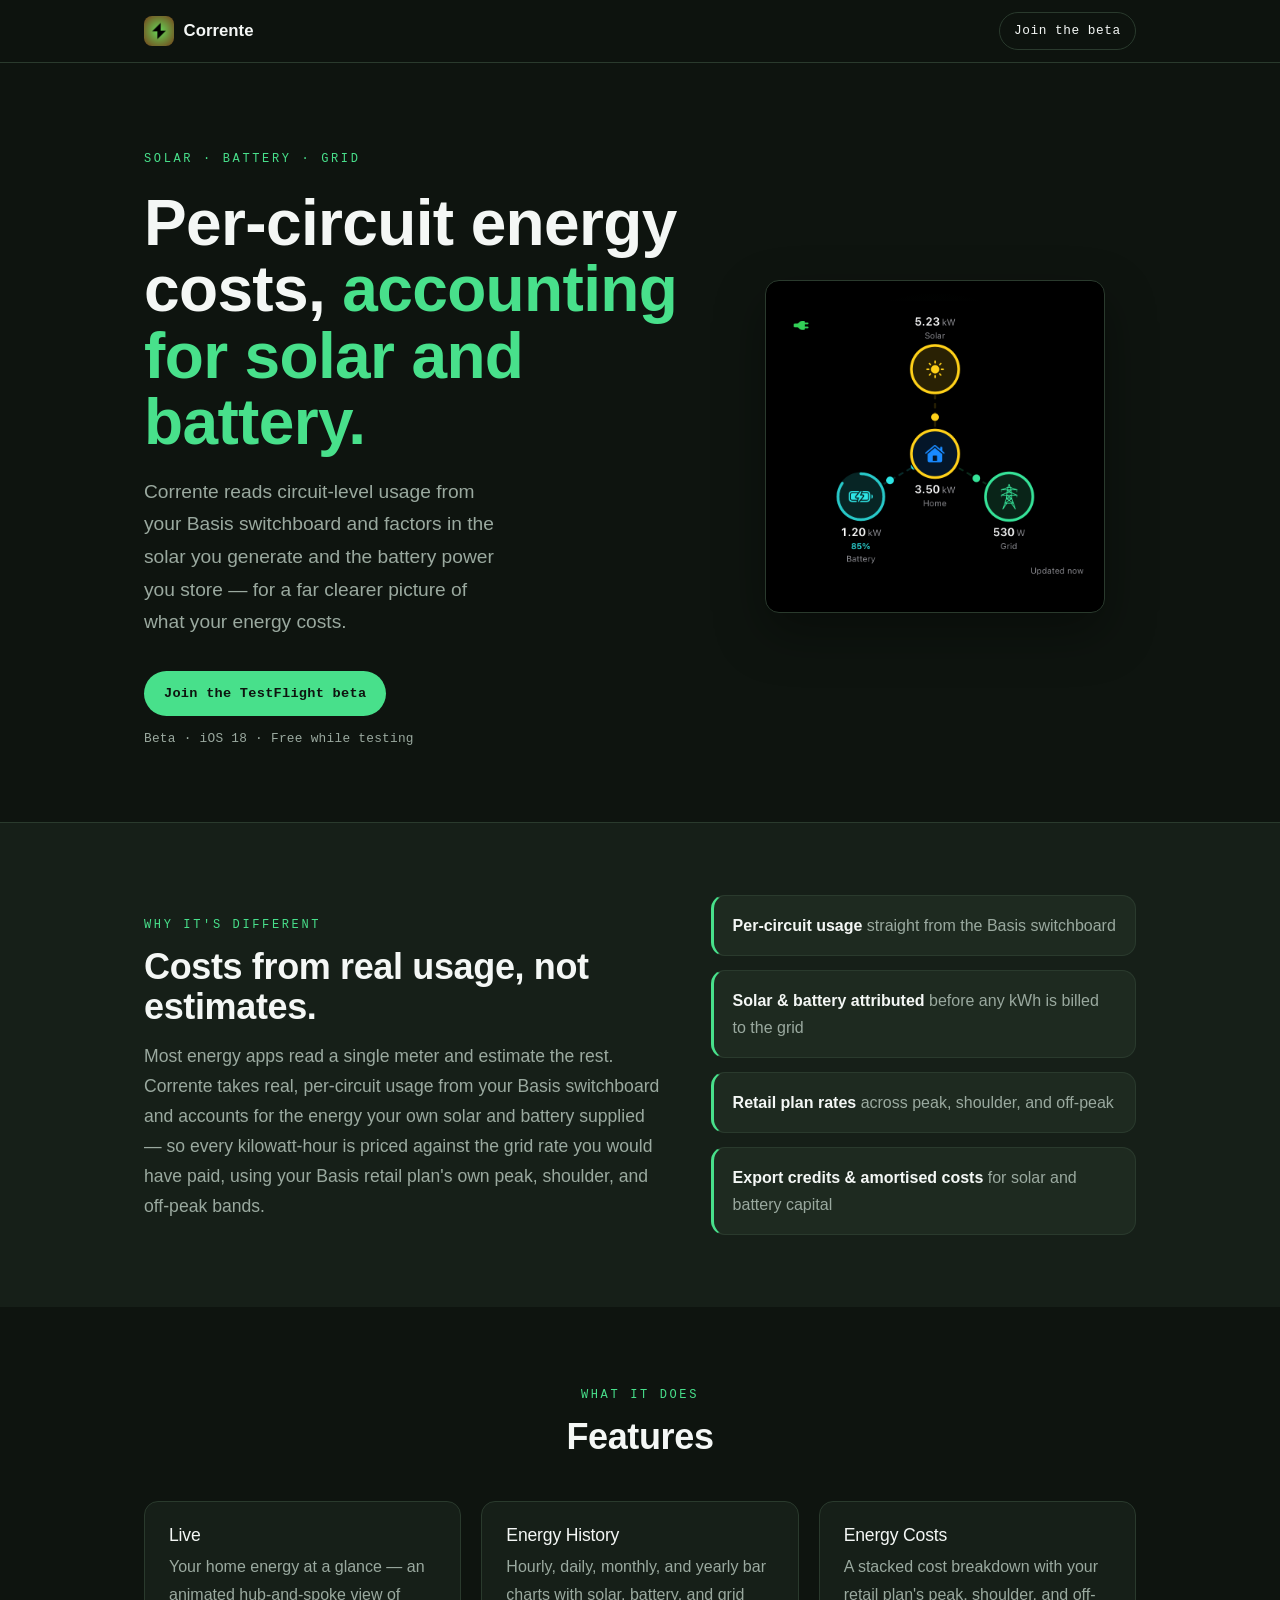
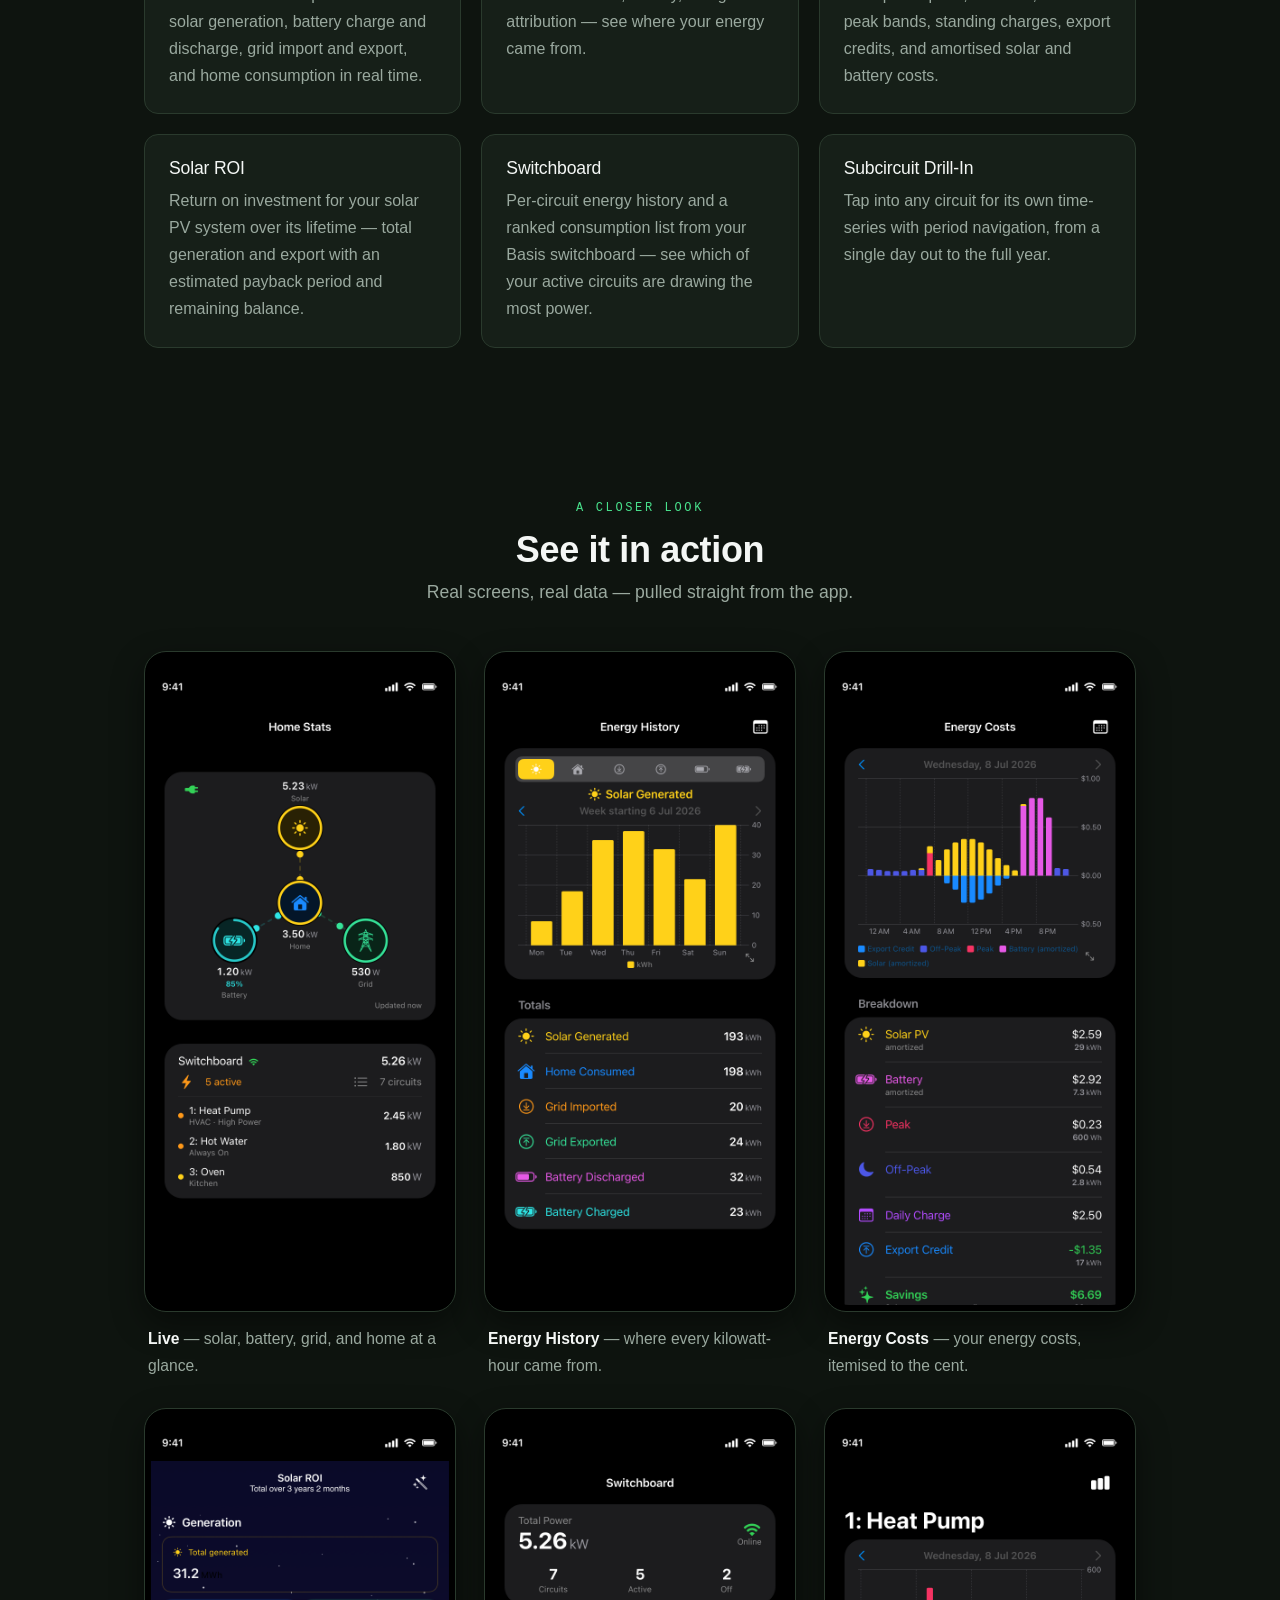
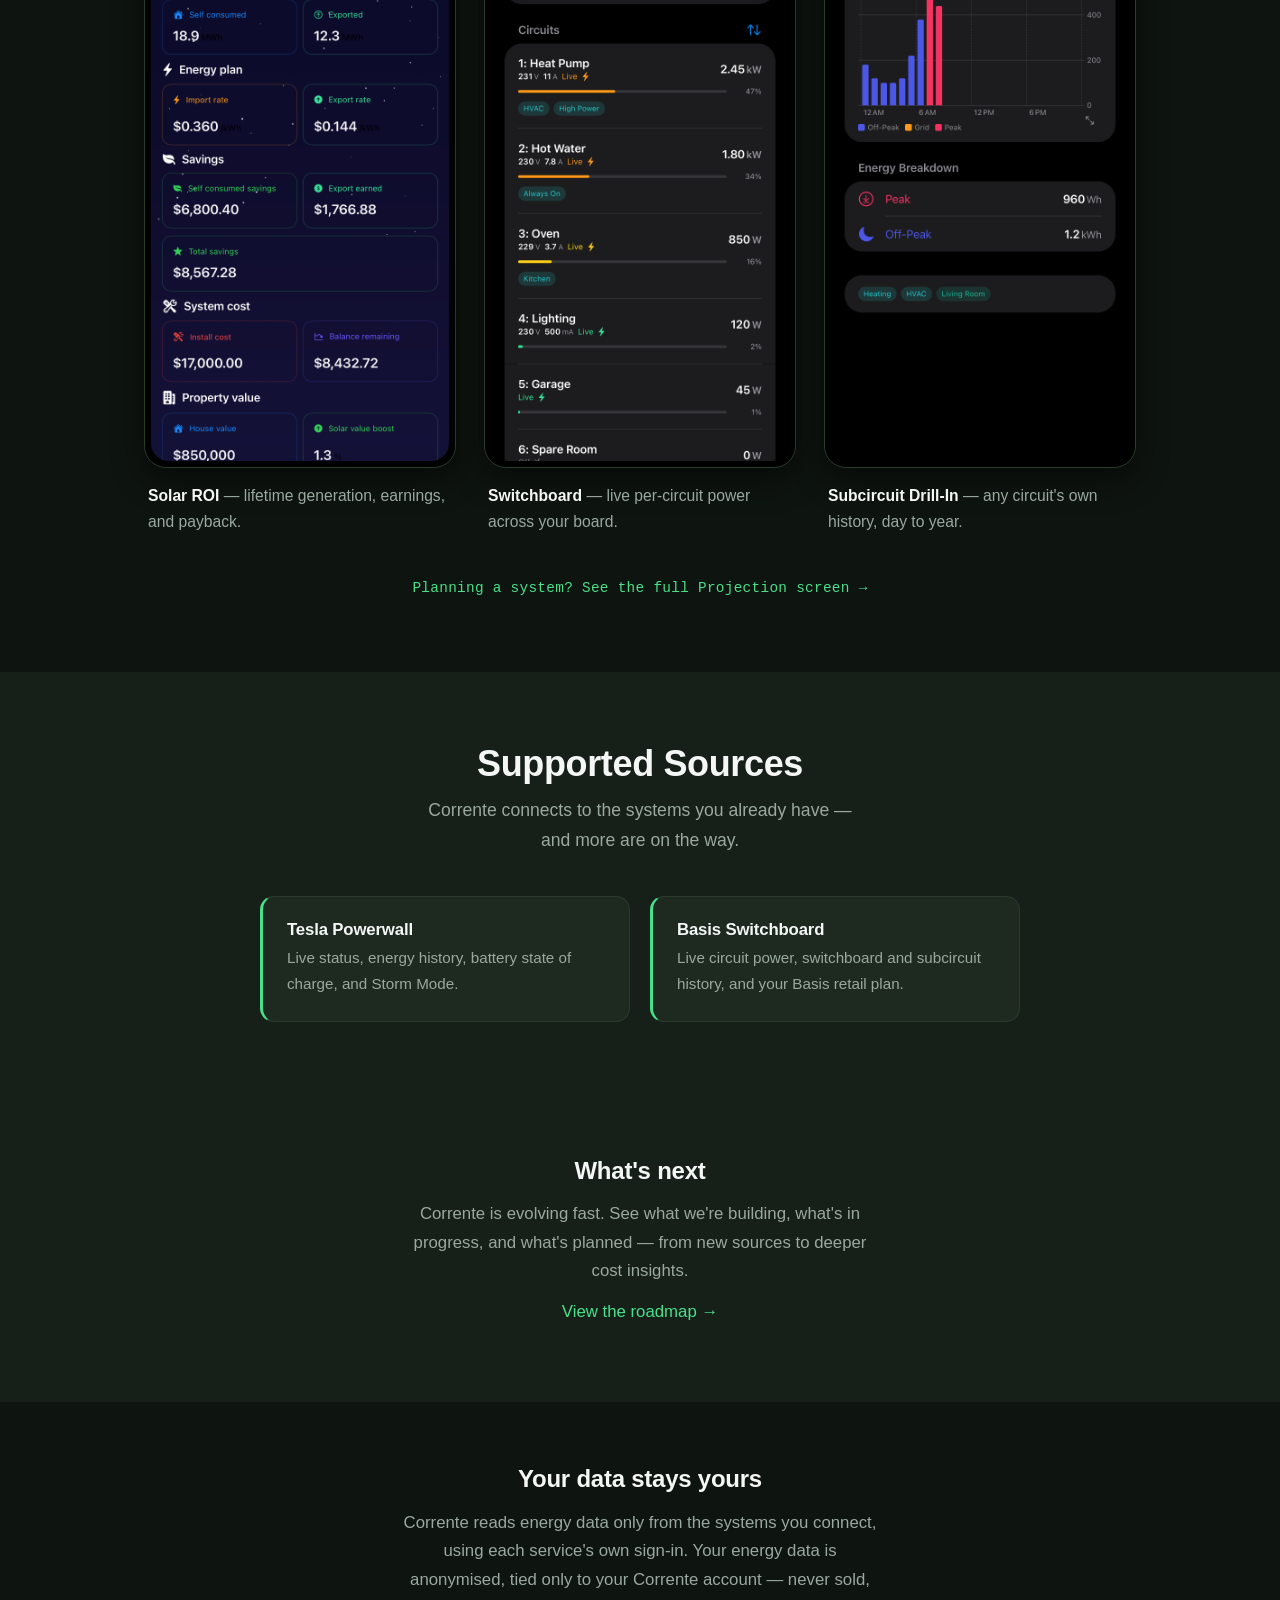
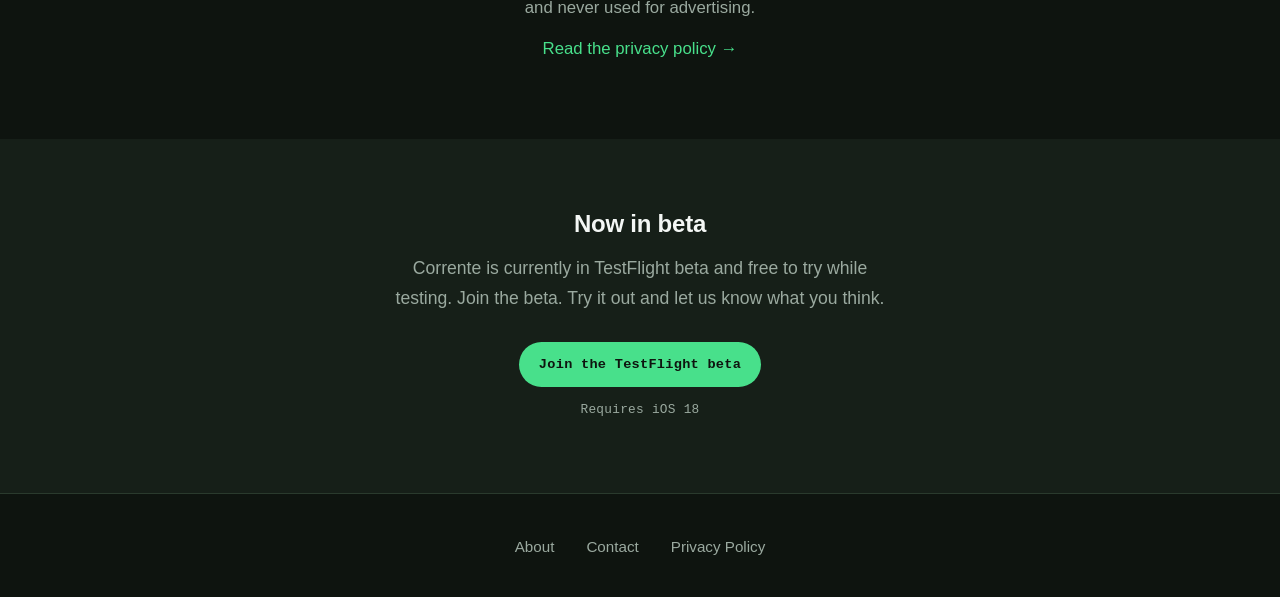
==== index.html @ aecdcc34 "Add Projection page for solar ROI New prediction.html showcasing the Solar ROI / Projection screen a" ====
<!DOCTYPE html>
<html lang="en">
<head>
    <meta charset="utf-8">
    <meta name="viewport" content="width=device-width, initial-scale=1.0">
    <title>Corrente — Your whole home's energy, in one view</title>
    <meta name="description" content="Corrente brings your solar, battery, and grid into a single live view — with Energy History, accurate Energy Costs, and Solar ROI. Works with Tesla Powerwall and the Basis switchboard.">
    <link rel="icon" type="image/png" href="images/icon.png">

    <!-- Open Graph / Twitter -->
    <meta property="og:type" content="website">
    <meta property="og:title" content="Corrente — Your whole home's energy, in one view">
    <meta property="og:description" content="Solar, battery, and grid in a single live view — with accurate, circuit-level cost.">
    <meta property="og:url" content="https://antokne.github.io/corrente-web/">
    <meta property="og:image" content="images/icon.png">
    <meta name="twitter:card" content="summary_large_image">
    <meta name="twitter:title" content="Corrente — Your whole home's energy, in one view">
    <meta name="twitter:description" content="Solar, battery, and grid in a single live view — with accurate, circuit-level cost.">
    <meta name="twitter:image" content="images/icon.png">

    <link rel="stylesheet" href="styles.css?v=3">
</head>
<body>
    <nav class="site-nav">
        <div class="container">
            <a href="index.html" class="nav-brand">
                <img src="images/icon.png" alt="" width="30" height="30">
                Corrente
            </a>
            <a href="https://testflight.apple.com/join/Kmp21WzR" class="nav-cta">Join the beta</a>
        </div>
    </nav>

    <header class="hero">
        <div class="container">
            <div class="hero-copy">
                <span class="kicker">Solar · Battery · Grid</span>
                <h1>Per-circuit energy costs, <span class="accent">accounting for solar and battery.</span></h1>
                <p class="lead">Corrente reads circuit-level usage from your Basis switchboard and factors in the solar you generate and the battery power you store — for a far clearer picture of what your energy costs.</p>
                <div class="hero-actions">
                    <a href="https://testflight.apple.com/join/Kmp21WzR" class="tf-badge">
                        Join the TestFlight beta
                    </a>
                    <span class="price-line">Beta · iOS 18 · Free while testing</span>
                </div>
            </div>

            <div class="hero-shot">
                <img src="images/energy-flow.gif"
                     alt="Corrente's live energy view — solar, battery, grid, and home connected in an animated hub-and-spoke flow."
                     width="780" height="760" loading="eager">
            </div>
        </div>
    </header>

    <main>
        <section class="spotlight band">
            <div class="container">
                <div class="spotlight-copy">
                    <span class="kicker">Why it's different</span>
                    <h2>Costs from real usage, not estimates.</h2>
                    <p>Most energy apps read a single meter and estimate the rest. Corrente takes real, per-circuit usage from your Basis switchboard and accounts for the energy your own solar and battery supplied — so every kilowatt-hour is priced against the grid rate you would have paid, using your Basis retail plan's own peak, shoulder, and off-peak bands.</p>
                </div>
                <ul class="spotlight-list">
                    <li><span>Per-circuit usage</span> straight from the Basis switchboard</li>
                    <li><span>Solar &amp; battery attributed</span> before any kWh is billed to the grid</li>
                    <li><span>Retail plan rates</span> across peak, shoulder, and off-peak</li>
                    <li><span>Export credits &amp; amortised costs</span> for solar and battery capital</li>
                </ul>
            </div>
        </section>

        <section class="features">
            <div class="container">
                <div class="section-head">
                    <span class="kicker">What it does</span>
                    <h2>Features</h2>
                </div>
                <div class="feature-grid">
                    <div class="feature">
                        <h3>Live</h3>
                        <p>Your home energy at a glance — an animated hub-and-spoke view of solar generation, battery charge and discharge, grid import and export, and home consumption in real time.</p>
                    </div>
                    <div class="feature">
                        <h3>Energy History</h3>
                        <p>Hourly, daily, monthly, and yearly bar charts with solar, battery, and grid attribution — see where your energy came from.</p>
                    </div>
                    <div class="feature">
                        <h3>Energy Costs</h3>
                        <p>A stacked cost breakdown with your retail plan's peak, shoulder, and off-peak bands, standing charges, export credits, and amortised solar and battery costs.</p>
                    </div>
                    <div class="feature">
                        <h3>Solar ROI</h3>
                        <p>Return on investment for your solar PV system over its lifetime — total generation and export with an estimated payback period and remaining balance.</p>
                    </div>
                    <div class="feature">
                        <h3>Switchboard</h3>
                        <p>Per-circuit energy history and a ranked consumption list from your Basis switchboard — see which of your active circuits are drawing the most power.</p>
                    </div>
                    <div class="feature">
                        <h3>Subcircuit Drill-In</h3>
                        <p>Tap into any circuit for its own time-series with period navigation, from a single day out to the full year.</p>
                    </div>
                </div>
            </div>
        </section>

        <section class="showcase">
            <div class="container">
                <div class="section-head">
                    <span class="kicker">A closer look</span>
                    <h2>See it in action</h2>
                    <p>Real screens, real data — pulled straight from the app.</p>
                </div>
                <div class="shot-grid">
                    <figure class="shot">
                        <div class="shot-frame">
                            <img src="images/live.png" alt="Live energy view showing solar generating 5.23 kW, home consuming 3.50 kW, battery at 85%, and 530 W exporting to the grid, with the switchboard's active circuits listed below." width="1320" height="2868" loading="lazy">
                        </div>
                        <figcaption><span>Live</span> — solar, battery, grid, and home at a glance.</figcaption>
                    </figure>
                    <figure class="shot">
                        <div class="shot-frame">
                            <img src="images/history.png" alt="Energy History with a Solar Generated weekly bar chart and totals for solar generated, home consumed, grid imported and exported, and battery charged and discharged." width="1320" height="2868" loading="lazy">
                        </div>
                        <figcaption><span>Energy History</span> — where every kilowatt-hour came from.</figcaption>
                    </figure>
                    <figure class="shot">
                        <div class="shot-frame">
                            <img src="images/costs.png" alt="Energy Costs for the day with a per-hour cost chart and an itemised breakdown of amortised solar and battery, peak and off-peak rates, daily charge, export credit, and savings." width="1320" height="2868" loading="lazy">
                        </div>
                        <figcaption><span>Energy Costs</span> — your energy costs, itemised to the cent.</figcaption>
                    </figure>
                    <figure class="shot">
                        <div class="shot-frame">
                            <img src="images/roi.png" alt="Solar ROI screen showing 31.2 MWh total generated, self-consumed and export earnings, total savings of $8,567, system cost, and remaining balance." width="1320" height="2868" loading="lazy">
                        </div>
                        <figcaption><span>Solar ROI</span> — lifetime generation, earnings, and payback.</figcaption>
                    </figure>
                    <figure class="shot">
                        <div class="shot-frame">
                            <img src="images/switchboard-live.png" alt="Switchboard live view with a total power of 5.26 kW and a ranked list of circuits — heat pump, hot water, oven, lighting and more — each with live power and load." width="1320" height="2868" loading="lazy">
                        </div>
                        <figcaption><span>Switchboard</span> — live per-circuit power across your board.</figcaption>
                    </figure>
                    <figure class="shot">
                        <div class="shot-frame">
                            <img src="images/switchboard-circuit.png" alt="Heat Pump circuit drill-in with a daily peak, shoulder, and off-peak bar chart and an energy breakdown by rate band." width="1320" height="2868" loading="lazy">
                        </div>
                        <figcaption><span>Subcircuit Drill-In</span> — any circuit's own history, day to year.</figcaption>
                    </figure>
                </div>
                <p class="showcase-more"><a href="prediction.html">Planning a system? See the full Projection screen →</a></p>
            </div>
        </section>

        <section class="sources band">
            <div class="container">
                <h2>Supported Sources</h2>
                <p>Corrente connects to the systems you already have — and more are on the way.</p>
                <div class="source-grid">
                    <div class="source">
                        <h3>Tesla Powerwall</h3>
                        <p>Live status, energy history, battery state of charge, and Storm Mode.</p>
                    </div>
                    <div class="source">
                        <h3>Basis Switchboard</h3>
                        <p>Live circuit power, switchboard and subcircuit history, and your Basis retail plan.</p>
                    </div>
                </div>
            </div>
        </section>

        <section class="roadmap band">
            <div class="container">
                <h2>What's next</h2>
                <p>Corrente is evolving fast. See what we're building, what's in progress, and what's planned — from new sources to deeper cost insights.</p>
                <p><a href="https://corrente.antokne.org/roadmap" target="_blank" rel="noopener">View the roadmap →</a></p>
            </div>
        </section>

        <section class="privacy-note">
            <div class="container">
                <h2>Your data stays yours</h2>
                <p>Corrente reads energy data only from the systems you connect, using each service's own sign-in. Your energy data is anonymised, tied only to your Corrente account — never sold, and never used for advertising.</p>
                <p><a href="privacy-policy.html">Read the privacy policy →</a></p>
            </div>
        </section>

        <section class="pricing band">
            <div class="container">
                <h2>Now in beta</h2>
                <p>Corrente is currently in TestFlight beta and free to try while testing. Join the beta. Try it out and let us know what you think.</p>
                <div class="hero-actions">
                    <a href="https://testflight.apple.com/join/Kmp21WzR" class="tf-badge">
                        Join the TestFlight beta
                    </a>
                    <span class="price-line">Requires iOS 18</span>
                </div>
            </div>
        </section>
    </main>

    <footer>
        <div class="container">
            <nav>
                <a href="about.html">About</a>
                <a href="contact.html">Contact</a>
                <a href="privacy-policy.html">Privacy Policy</a>
                <!-- TODO: add Corrente's Mastodon handle
                <a href="https://indieapps.space/@corrente" rel="me">Mastodon</a>
                -->
            </nav>
        </div>
    </footer>
</body>
</html>
---- styles.css ----
/* ============================================================
   Corrente — "Your whole home's energy, in one view"
   Instrument-panel dark theme built from the app's own energy
   language: solar amber -> clean green -> grid blue.
   ============================================================ */

*,
*::before,
*::after {
    margin: 0;
    padding: 0;
    box-sizing: border-box;
}

:root {
    /* Surfaces */
    --ink: #0E140F;        /* instrument-panel base (green-tinted) */
    --panel: #161F18;      /* raised band / cards */
    --panel-2: #1E2A20;    /* cards on a panel band */
    --edge: #2A3A2D;       /* borders, dividers */

    /* Energy flow system */
    --clean: #48E08B;      /* battery / clean energy — signature accent */
    --solar: #F5B942;      /* solar generation */
    --grid: #5B9BD5;       /* grid import/export */
    --hot: #E5644D;        /* peak / high consumption */

    /* Type */
    --paper: #F4F7F5;      /* primary text */
    --muted: #9AA99F;      /* secondary text (AA on ink/panel) */

    /* Match the app: SF Pro for text, SF Mono for data */
    --font-display: -apple-system, BlinkMacSystemFont, "SF Pro Display", "Helvetica Neue", Arial, sans-serif;
    --font-body: -apple-system, BlinkMacSystemFont, "SF Pro Text", "Helvetica Neue", Arial, sans-serif;
    --font-mono: ui-monospace, SFMono-Regular, "SF Mono", Menlo, monospace;

    --maxw: 1040px;
    --radius: 14px;
}

/* ---- Base ---- */
html { scroll-behavior: smooth; }

body {
    font-family: var(--font-body);
    line-height: 1.7;
    color: var(--paper);
    background: var(--ink);
    -webkit-font-smoothing: antialiased;
    text-rendering: optimizeLegibility;
}

h1, h2, h3 {
    font-family: var(--font-display);
    line-height: 1.1;
    letter-spacing: -0.01em;
}

a { color: var(--clean); }

img { display: block; max-width: 100%; }

.container {
    max-width: var(--maxw);
    margin: 0 auto;
    padding: 0 1.5rem;
}

/* Mono eyebrow used across sections */
.kicker {
    display: inline-block;
    font-family: var(--font-mono);
    font-size: 0.75rem;
    font-weight: 500;
    letter-spacing: 0.22em;
    text-transform: uppercase;
    color: var(--clean);
}

/* Alternating band */
.band { background: var(--panel); }

/* Accessible focus */
:focus-visible {
    outline: 2px solid var(--clean);
    outline-offset: 3px;
    border-radius: 4px;
}

/* ---- Sticky nav ---- */
.site-nav {
    position: sticky;
    top: 0;
    z-index: 20;
    background: rgba(14, 20, 15, 0.82);
    backdrop-filter: saturate(140%) blur(12px);
    border-bottom: 1px solid var(--edge);
}

.site-nav .container {
    display: flex;
    align-items: center;
    justify-content: space-between;
    padding-top: 0.75rem;
    padding-bottom: 0.75rem;
}

.nav-brand {
    display: flex;
    align-items: center;
    gap: 0.6rem;
    font-family: var(--font-display);
    font-weight: 700;
    font-size: 1.05rem;
    color: var(--paper);
    text-decoration: none;
}

.nav-brand img {
    width: 30px;
    height: 30px;
    border-radius: 8px;
}

.nav-cta {
    font-family: var(--font-mono);
    font-size: 0.8rem;
    letter-spacing: 0.04em;
    color: var(--paper);
    text-decoration: none;
    border: 1px solid var(--edge);
    padding: 0.45rem 0.9rem;
    border-radius: 100px;
    transition: border-color 0.2s, color 0.2s;
}

.nav-cta:hover { border-color: var(--clean); color: var(--clean); }

/* ---- Hero ---- */
.hero {
    padding: 5rem 0 4.5rem;
    border-bottom: 1px solid var(--edge);
}

.hero .container {
    display: grid;
    grid-template-columns: 1.15fr 0.85fr;
    gap: 3rem;
    align-items: center;
}

.hero-copy .kicker { margin-bottom: 1.25rem; }

.hero h1 {
    font-size: clamp(2.5rem, 6vw, 4rem);
    font-weight: 700;
    line-height: 1.04;
    margin-bottom: 1.25rem;
}

.hero h1 .accent { color: var(--clean); }

.hero .lead {
    font-size: 1.2rem;
    color: var(--muted);
    max-width: 34ch;
    margin-bottom: 2rem;
}

.hero-actions {
    display: flex;
    flex-direction: column;
    align-items: flex-start;
    gap: 0.75rem;
}

/* TestFlight beta badge */
.tf-badge {
    display: inline-flex;
    align-items: center;
    gap: 0.6rem;
    font-family: var(--font-mono);
    font-size: 0.85rem;
    letter-spacing: 0.02em;
    color: var(--ink);
    background: var(--clean);
    padding: 0.7rem 1.25rem;
    border-radius: 100px;
    text-decoration: none;
    font-weight: 600;
    transition: transform 0.2s, box-shadow 0.2s;
}

.tf-badge:hover {
    transform: translateY(-1px);
    box-shadow: 0 8px 24px rgba(72, 224, 139, 0.25);
}

.price-line {
    font-family: var(--font-mono);
    font-size: 0.8rem;
    color: var(--muted);
    letter-spacing: 0.02em;
}

/* ---- Signature: live energy-flow diagram (real app capture) ---- */
.hero-shot {
    justify-self: center;
    width: 100%;
    max-width: 340px;
    padding: 1.25rem;
    background:
        radial-gradient(60% 60% at 50% 45%, rgba(72, 224, 139, 0.10), transparent 70%),
        #000;
    border: 1px solid var(--edge);
    border-radius: var(--radius);
    overflow: hidden;
    box-shadow: 0 20px 50px rgba(0, 0, 0, 0.35);
}

.hero-shot img {
    display: block;
    width: 100%;
    height: auto;
}

/* ---- Spotlight: true cost ---- */
.spotlight { padding: 4.5rem 0; }

.spotlight .container {
    display: grid;
    grid-template-columns: 1.1fr 0.9fr;
    gap: 3rem;
    align-items: center;
}

.spotlight-copy .kicker { margin-bottom: 0.75rem; }

.spotlight-copy h2 {
    font-size: clamp(1.75rem, 4vw, 2.25rem);
    font-weight: 700;
    margin-bottom: 1rem;
}

.spotlight-copy p {
    color: var(--muted);
    font-size: 1.1rem;
}

.spotlight-list {
    list-style: none;
    display: flex;
    flex-direction: column;
    gap: 0.85rem;
}

.spotlight-list li {
    color: var(--muted);
    padding: 1rem 1.15rem;
    background: var(--panel-2);
    border: 1px solid var(--edge);
    border-left: 3px solid var(--clean);
    border-radius: var(--radius);
}

.spotlight-list li span {
    color: var(--paper);
    font-weight: 600;
}

/* ---- Section headers ---- */
.section-head {
    text-align: center;
    margin-bottom: 2.75rem;
}

.section-head .kicker { margin-bottom: 0.75rem; }

.section-head h2 {
    font-size: clamp(1.75rem, 4vw, 2.25rem);
    font-weight: 700;
}

.section-head p {
    color: var(--muted);
    font-size: 1.1rem;
    margin-top: 0.5rem;
}

/* ---- Features ---- */
.features { padding: 4.5rem 0; }

.feature-grid {
    display: grid;
    grid-template-columns: repeat(auto-fit, minmax(250px, 1fr));
    gap: 1.25rem;
}

.feature {
    padding: 1.5rem;
    border-radius: var(--radius);
    background: var(--panel);
    border: 1px solid var(--edge);
    transition: border-color 0.2s, transform 0.2s;
}

.feature:hover { border-color: var(--clean); transform: translateY(-2px); }

.feature h3 {
    font-size: 1.1rem;
    font-weight: 500;
    margin-bottom: 0.5rem;
    color: var(--paper);
}

.feature p { color: var(--muted); }

/* ---- Showcase: real screenshots ---- */
.showcase { padding: 4.5rem 0; }

.shot-grid {
    display: grid;
    grid-template-columns: repeat(auto-fit, minmax(240px, 1fr));
    gap: 1.75rem;
}

.shot {
    display: flex;
    flex-direction: column;
    gap: 0.9rem;
}

.shot-frame {
    background: #000;
    border: 1px solid var(--edge);
    border-radius: 22px;
    padding: 0.4rem;
    overflow: hidden;
    box-shadow: 0 12px 32px rgba(0, 0, 0, 0.45);
    transition: transform 0.2s, box-shadow 0.2s;
}

.shot-frame img {
    display: block;
    width: 100%;
    height: auto;
    border-radius: 18px;
}

.shot:hover .shot-frame {
    transform: translateY(-3px);
    box-shadow: 0 18px 40px rgba(0, 0, 0, 0.4);
}

.shot figcaption {
    color: var(--muted);
    font-size: 0.98rem;
    padding: 0 0.25rem;
}

.shot figcaption span {
    color: var(--paper);
    font-weight: 600;
}

/* ---- Supported sources ---- */
.sources {
    padding: 4.5rem 0;
    text-align: center;
}

.sources h2 {
    font-size: clamp(1.75rem, 4vw, 2.25rem);
    font-weight: 700;
    margin-bottom: 0.75rem;
}

.sources > .container > p {
    color: var(--muted);
    font-size: 1.1rem;
    max-width: 46ch;
    margin: 0 auto 2.5rem;
}

.source-grid {
    display: grid;
    grid-template-columns: repeat(auto-fit, minmax(220px, 1fr));
    gap: 1.25rem;
    max-width: 760px;
    margin: 0 auto;
    text-align: left;
}

.source {
    padding: 1.5rem;
    border-radius: var(--radius);
    background: var(--panel-2);
    border: 1px solid var(--edge);
    border-left: 3px solid var(--clean);
}

.source h3 {
    font-size: 1.05rem;
    font-weight: 600;
    margin-bottom: 0.35rem;
    color: var(--paper);
}

.source p {
    color: var(--muted);
    font-size: 0.95rem;
}

/* ---- Privacy highlight ---- */
.privacy-note band { }

.privacy-note {
    padding: 4rem 0;
    text-align: center;
}

.privacy-note h2 {
    font-size: 1.5rem;
    font-weight: 700;
    margin-bottom: 1rem;
}

.privacy-note p {
    color: var(--muted);
    max-width: 52ch;
    margin: 0 auto 0.75rem;
    font-size: 1.05rem;
}

.privacy-note a { text-decoration: none; }
.privacy-note a:hover { text-decoration: underline; }

/* ---- Roadmap ---- */
.roadmap {
    padding: 4rem 0;
    text-align: center;
}

.roadmap h2 {
    font-size: 1.5rem;
    font-weight: 700;
    margin-bottom: 1rem;
}

.roadmap p {
    color: var(--muted);
    max-width: 52ch;
    margin: 0 auto 0.75rem;
    font-size: 1.05rem;
}

.roadmap a { text-decoration: none; }
.roadmap a:hover { text-decoration: underline; }

/* ---- Pricing / CTA ---- */
.pricing { padding: 4.5rem 0; text-align: center; }

.pricing h2 {
    font-size: 1.5rem;
    font-weight: 700;
    margin-bottom: 1rem;
}

.pricing p {
    color: var(--muted);
    max-width: 500px;
    margin: 0 auto 1.75rem;
    font-size: 1.1rem;
}

.pricing .hero-actions { align-items: center; }

/* ---- Footer ---- */
footer {
    border-top: 1px solid var(--edge);
    padding: 2.5rem 0;
}

footer nav {
    display: flex;
    justify-content: center;
    gap: 2rem;
    flex-wrap: wrap;
}

footer a {
    color: var(--muted);
    text-decoration: none;
    font-size: 0.95rem;
}

footer a:hover { color: var(--clean); }

/* ---- Shared sub-page (about / contact / privacy) ---- */
.page {
    max-width: 720px;
    margin: 0 auto;
    padding: 2.5rem 1.5rem 4rem;
}

.page h1 {
    font-size: 2rem;
    font-weight: 700;
    margin: 1.5rem 0 1rem;
}

.page h2 {
    font-size: 1.25rem;
    font-weight: 500;
    margin: 1.75rem 0 0.75rem;
}

.page p { color: var(--muted); margin-bottom: 1rem; }

.page a { color: var(--clean); text-decoration: none; }
.page a:hover { text-decoration: underline; }

.page section { margin-bottom: 0.5rem; }

.back-link {
    display: inline-block;
    font-family: var(--font-mono);
    font-size: 0.8rem;
    letter-spacing: 0.04em;
    margin-bottom: 1.5rem;
    color: var(--muted);
    text-decoration: none;
}

.back-link:hover { color: var(--clean); }

.page-image {
    width: 100%;
    height: auto;
    border-radius: var(--radius);
    border: 1px solid var(--edge);
    margin-bottom: 1.5rem;
}

/* ---- Showcase footer link ---- */
.showcase-more {
    text-align: center;
    margin-top: 2.5rem;
    font-family: var(--font-mono);
    font-size: 0.9rem;
    letter-spacing: 0.02em;
}

.showcase-more a { text-decoration: none; }
.showcase-more a:hover { text-decoration: underline; }

/* ---- Feature detail page (long screenshot) ---- */
.feature-hero .container { grid-template-columns: 1fr; }
.feature-hero .hero-copy { max-width: none; }
.feature-hero .hero-copy .lead { max-width: none; }
.feature-hero .back-link { margin-bottom: 1.5rem; }

.feature-detail { padding: 4rem 0 4.5rem; }

.feature-detail .container {
    display: grid;
    grid-template-columns: 1fr minmax(280px, 340px);
    gap: 3.5rem;
    align-items: start;
}

.detail-block { margin-bottom: 2.25rem; }
.detail-block .kicker { margin-bottom: 0.5rem; }

.detail-block h3 {
    font-size: 1.2rem;
    font-weight: 600;
    margin-bottom: 0.5rem;
}

.detail-block p { color: var(--muted); }

.detail-source {
    margin-top: 0.6rem;
    font-family: var(--font-mono);
    font-size: 0.82rem;
    letter-spacing: 0.02em;
}

.detail-source a { text-decoration: none; }
.detail-source a:hover { text-decoration: underline; }

.detail-shot {
    position: sticky;
    top: 2rem;
    justify-self: center;
    width: 100%;
    padding: 1rem;
    background:
        radial-gradient(60% 45% at 50% 30%, rgba(72, 224, 139, 0.10), transparent 70%),
        #000;
    border: 1px solid var(--edge);
    border-radius: var(--radius);
    box-shadow: 0 20px 50px rgba(0, 0, 0, 0.35);
}

.detail-shot img {
    width: 100%;
    height: auto;
    border-radius: 10px;
}

/* ---- Responsive ---- */
@media (max-width: 768px) {
    .feature-detail .container {
        grid-template-columns: 1fr;
        gap: 2.5rem;
    }

    .detail-copy { order: 1; }

    .detail-shot {
        order: 2;
        position: static;
        max-width: 320px;
    }

    .hero {
        padding: 3.5rem 0 3rem;
    }

    .hero .container {
        grid-template-columns: 1fr;
        gap: 2.5rem;
    }

    .hero-copy { order: 2; }
    .hero-shot { order: 1; max-width: 300px; }

    .hero .lead { max-width: none; }

    .spotlight .container {
        grid-template-columns: 1fr;
        gap: 2rem;
    }
}

@media (max-width: 640px) {
    .features,
    .pricing,
    .sources,
    .roadmap,
    .privacy-note { padding: 3rem 0; }
}
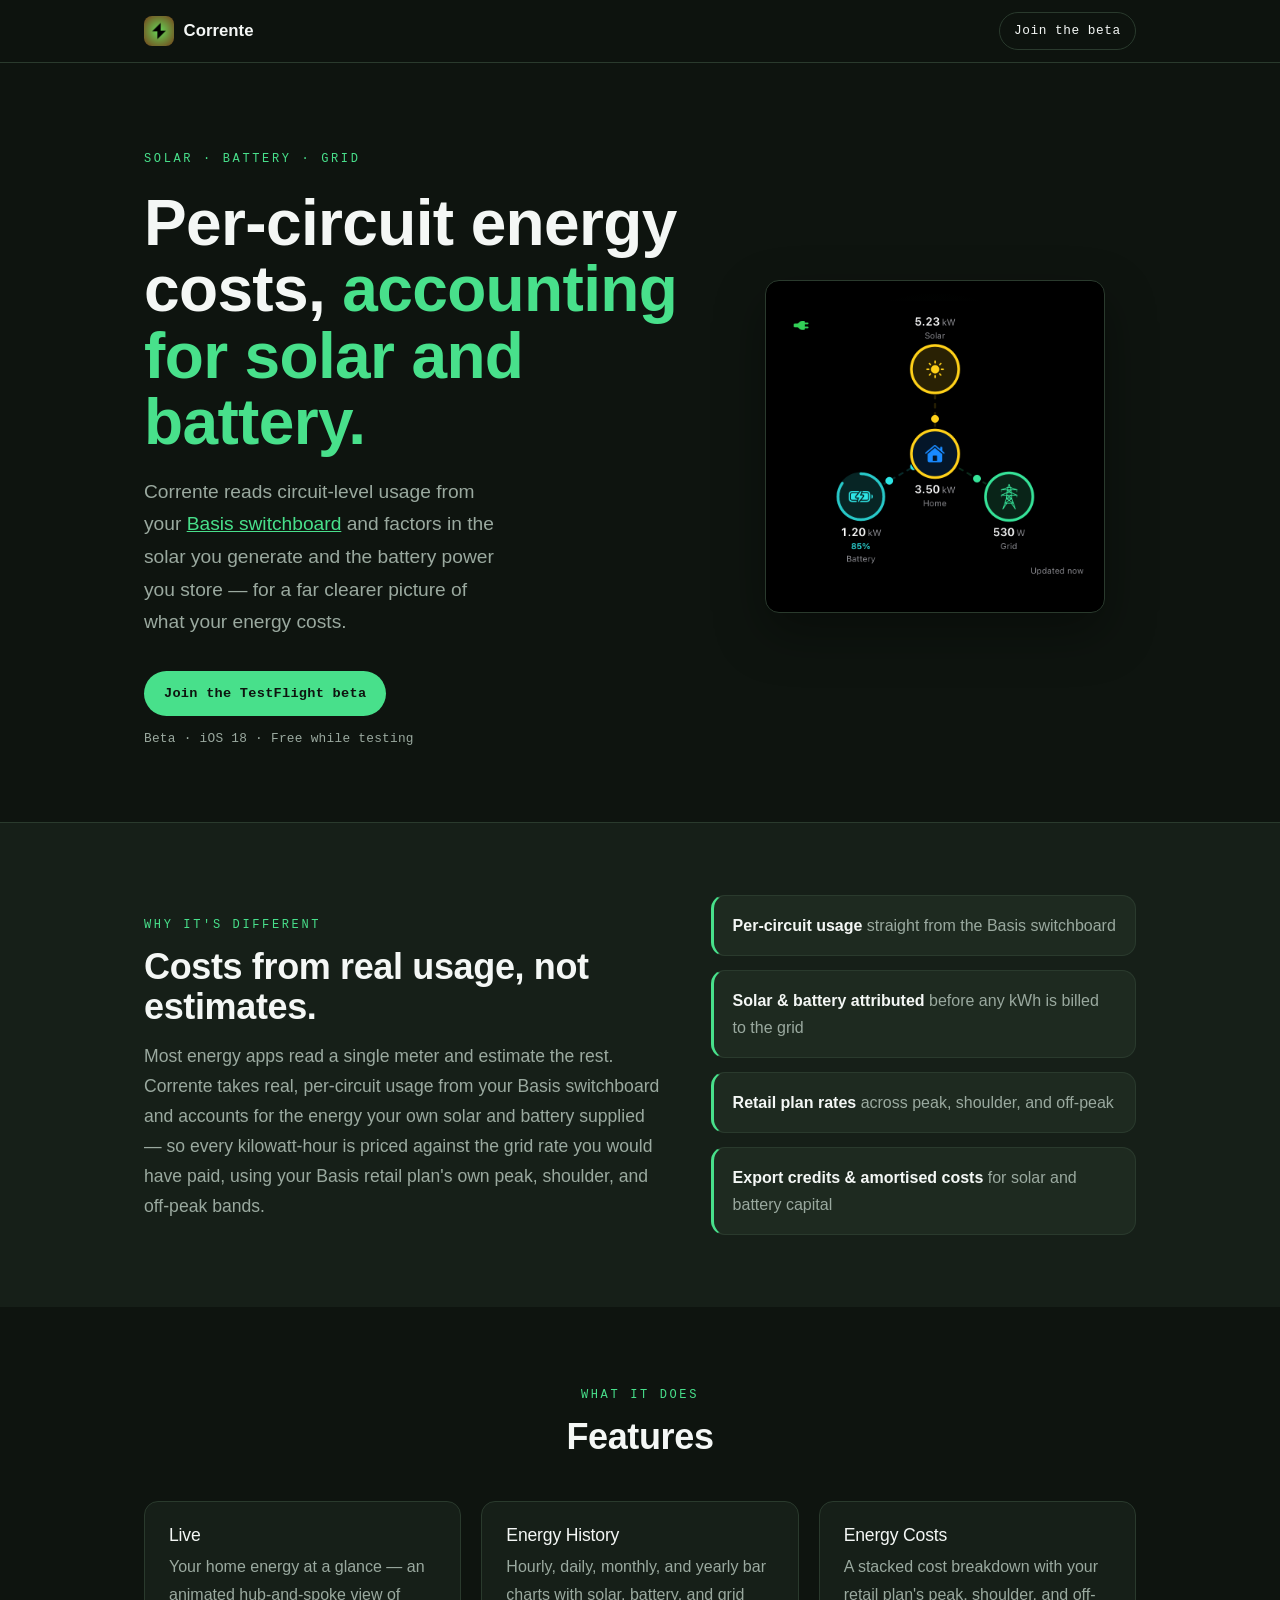
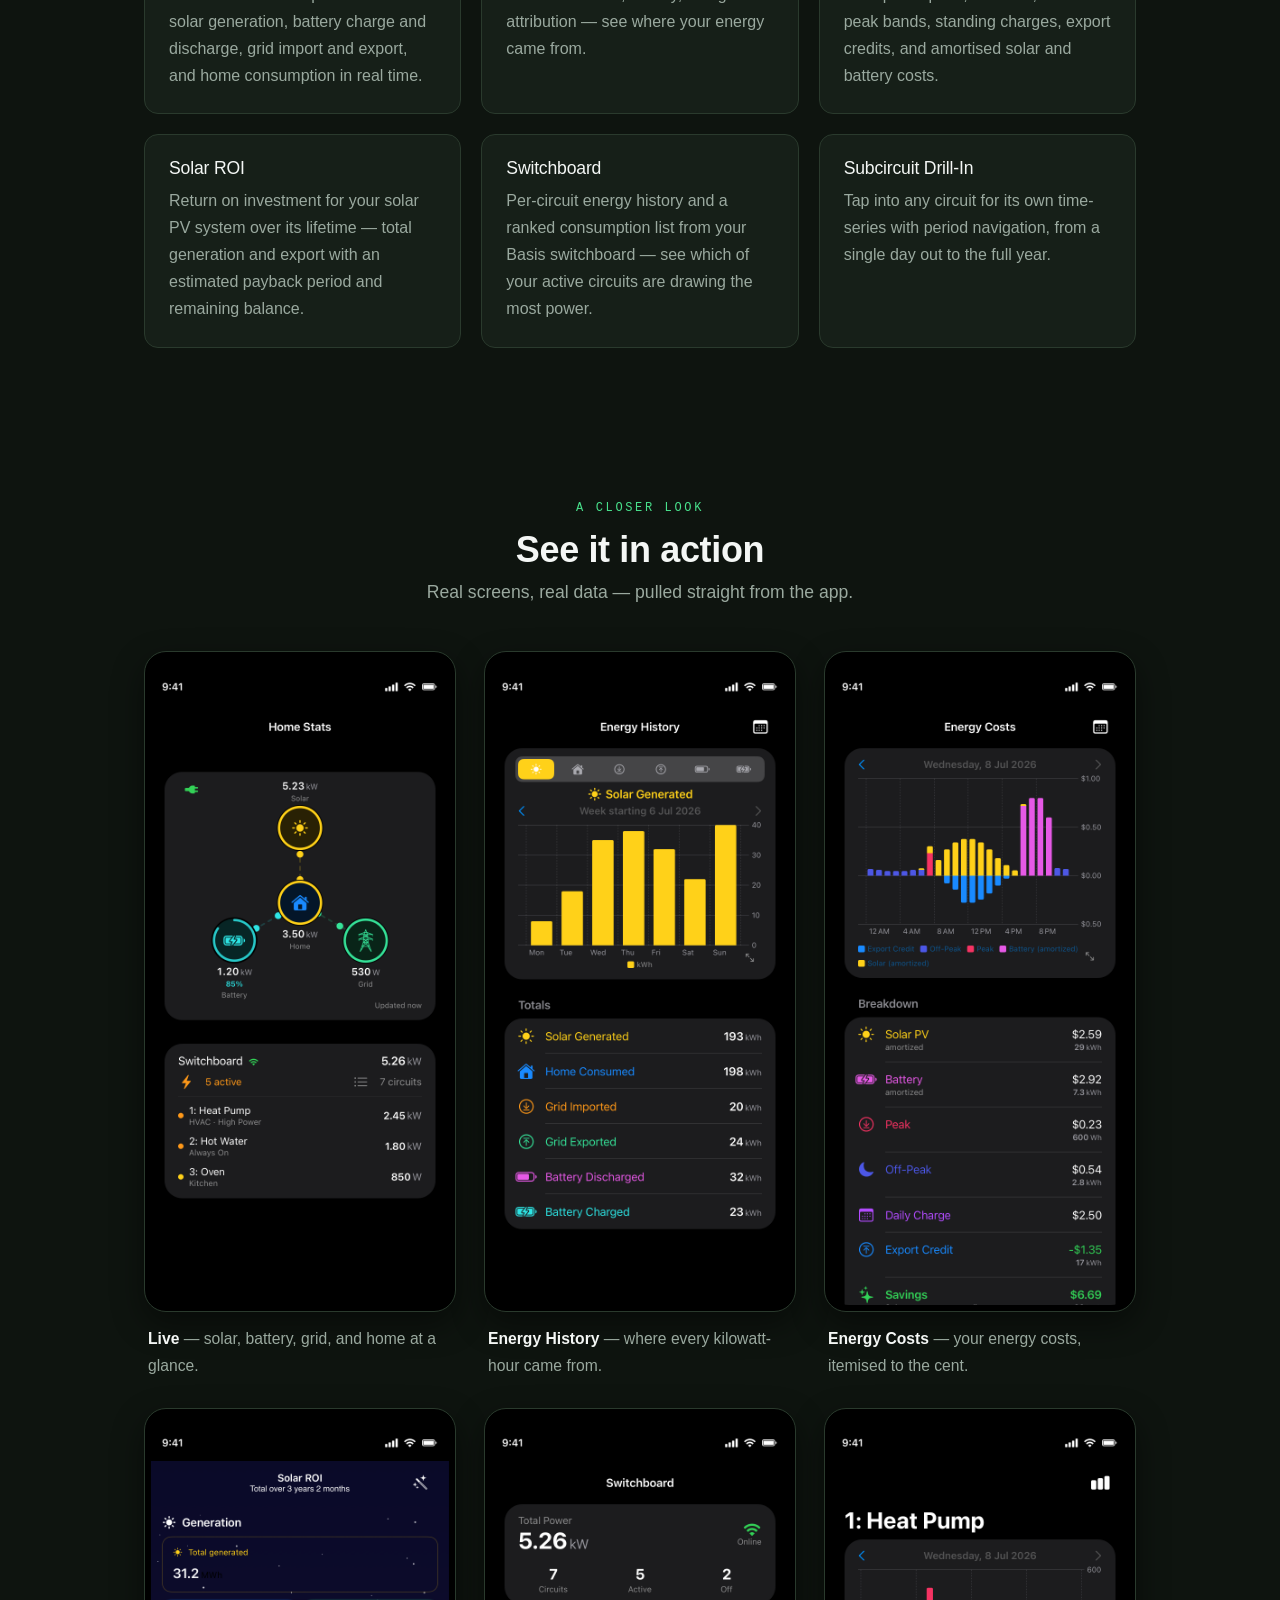
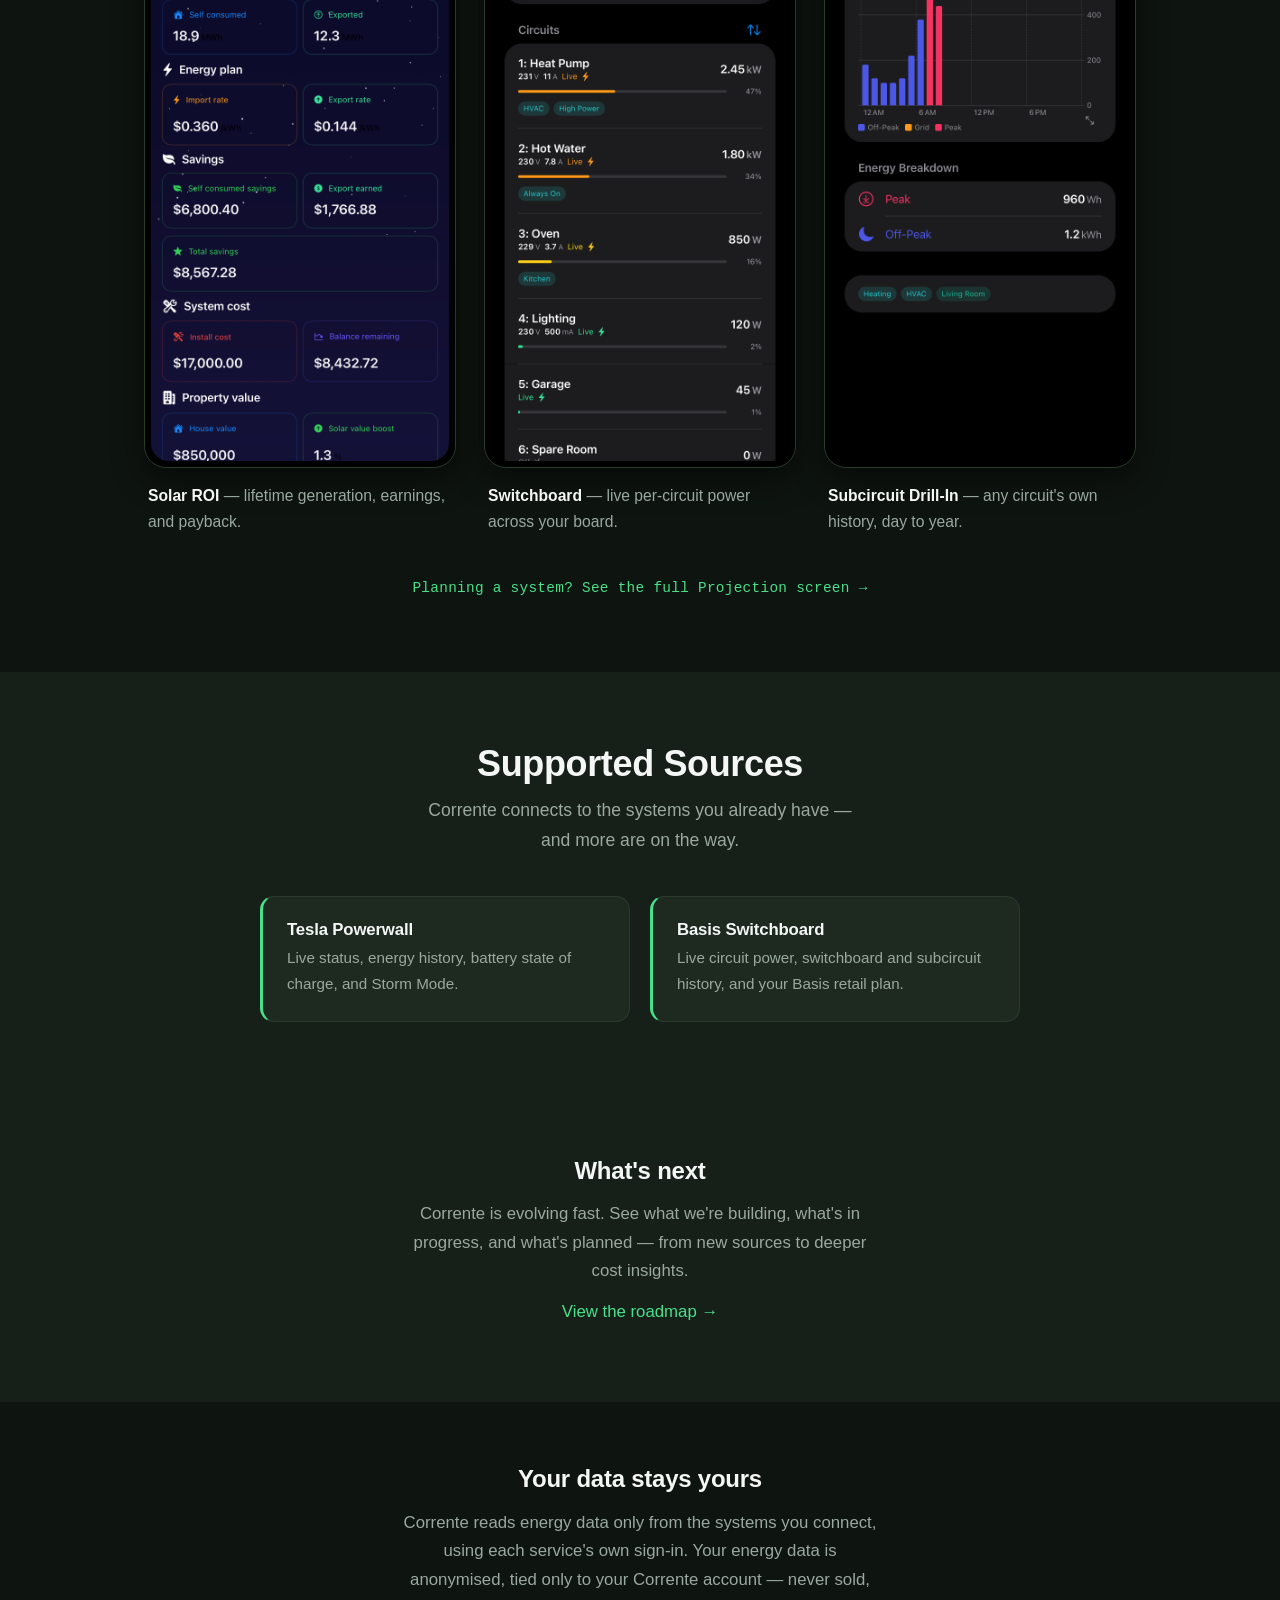
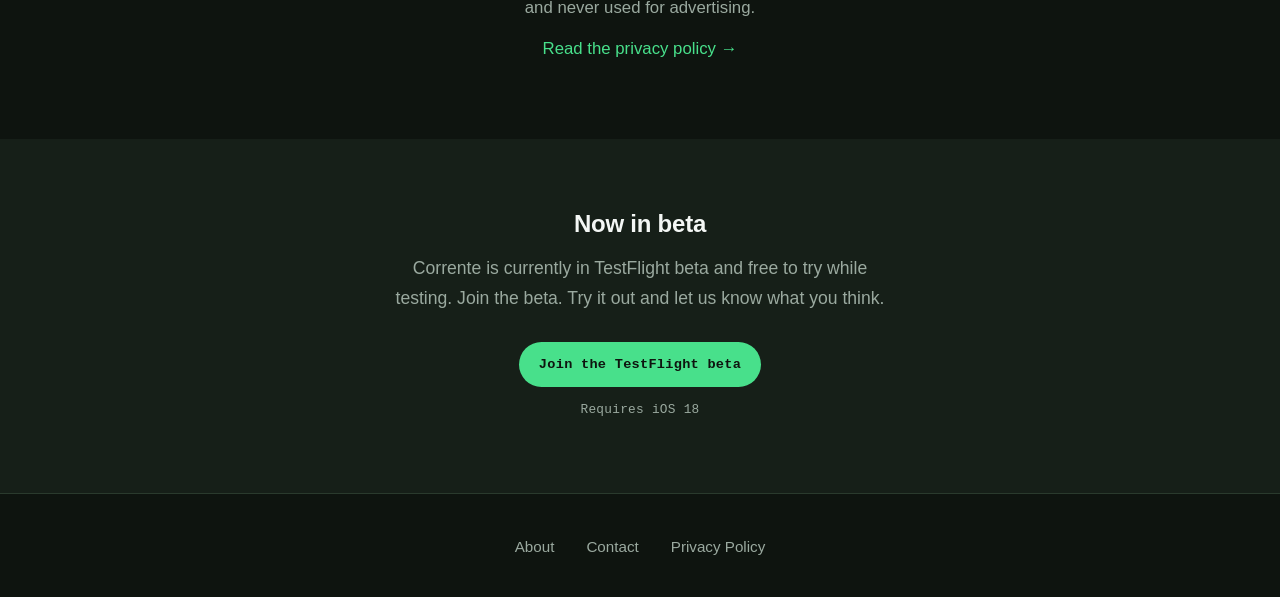
==== commit 3f7193d9: "Links" ====
--- a/index.html
+++ b/index.html
@@ -36,7 +36,7 @@
             <div class="hero-copy">
                 <span class="kicker">Solar · Battery · Grid</span>
                 <h1>Per-circuit energy costs, <span class="accent">accounting for solar and battery.</span></h1>
-                <p class="lead">Corrente reads circuit-level usage from your Basis switchboard and factors in the solar you generate and the battery power you store — for a far clearer picture of what your energy costs.</p>
+                <p class="lead">Corrente reads circuit-level usage from your <a href="https://www.wearebasis.com" target="_blank" rel="noopener">Basis switchboard</a> and factors in the solar you generate and the battery power you store — for a far clearer picture of what your energy costs.</p>
                 <div class="hero-actions">
                     <a href="https://testflight.apple.com/join/Kmp21WzR" class="tf-badge">
                         Join the TestFlight beta
@@ -164,7 +164,7 @@
                         <p>Live status, energy history, battery state of charge, and Storm Mode.</p>
                     </div>
                     <div class="source">
-                        <h3>Basis Switchboard</h3>
+                        <h3><a href="https://www.wearebasis.com" target="_blank" rel="noopener">Basis Switchboard</a></h3>
                         <p>Live circuit power, switchboard and subcircuit history, and your Basis retail plan.</p>
                     </div>
                 </div>
--- a/styles.css
+++ b/styles.css
@@ -406,6 +406,13 @@
     color: var(--paper);
 }
 
+.source h3 a {
+    color: inherit;
+    text-decoration: none;
+}
+
+.source h3 a:hover { color: var(--clean); }
+
 .source p {
     color: var(--muted);
     font-size: 0.95rem;
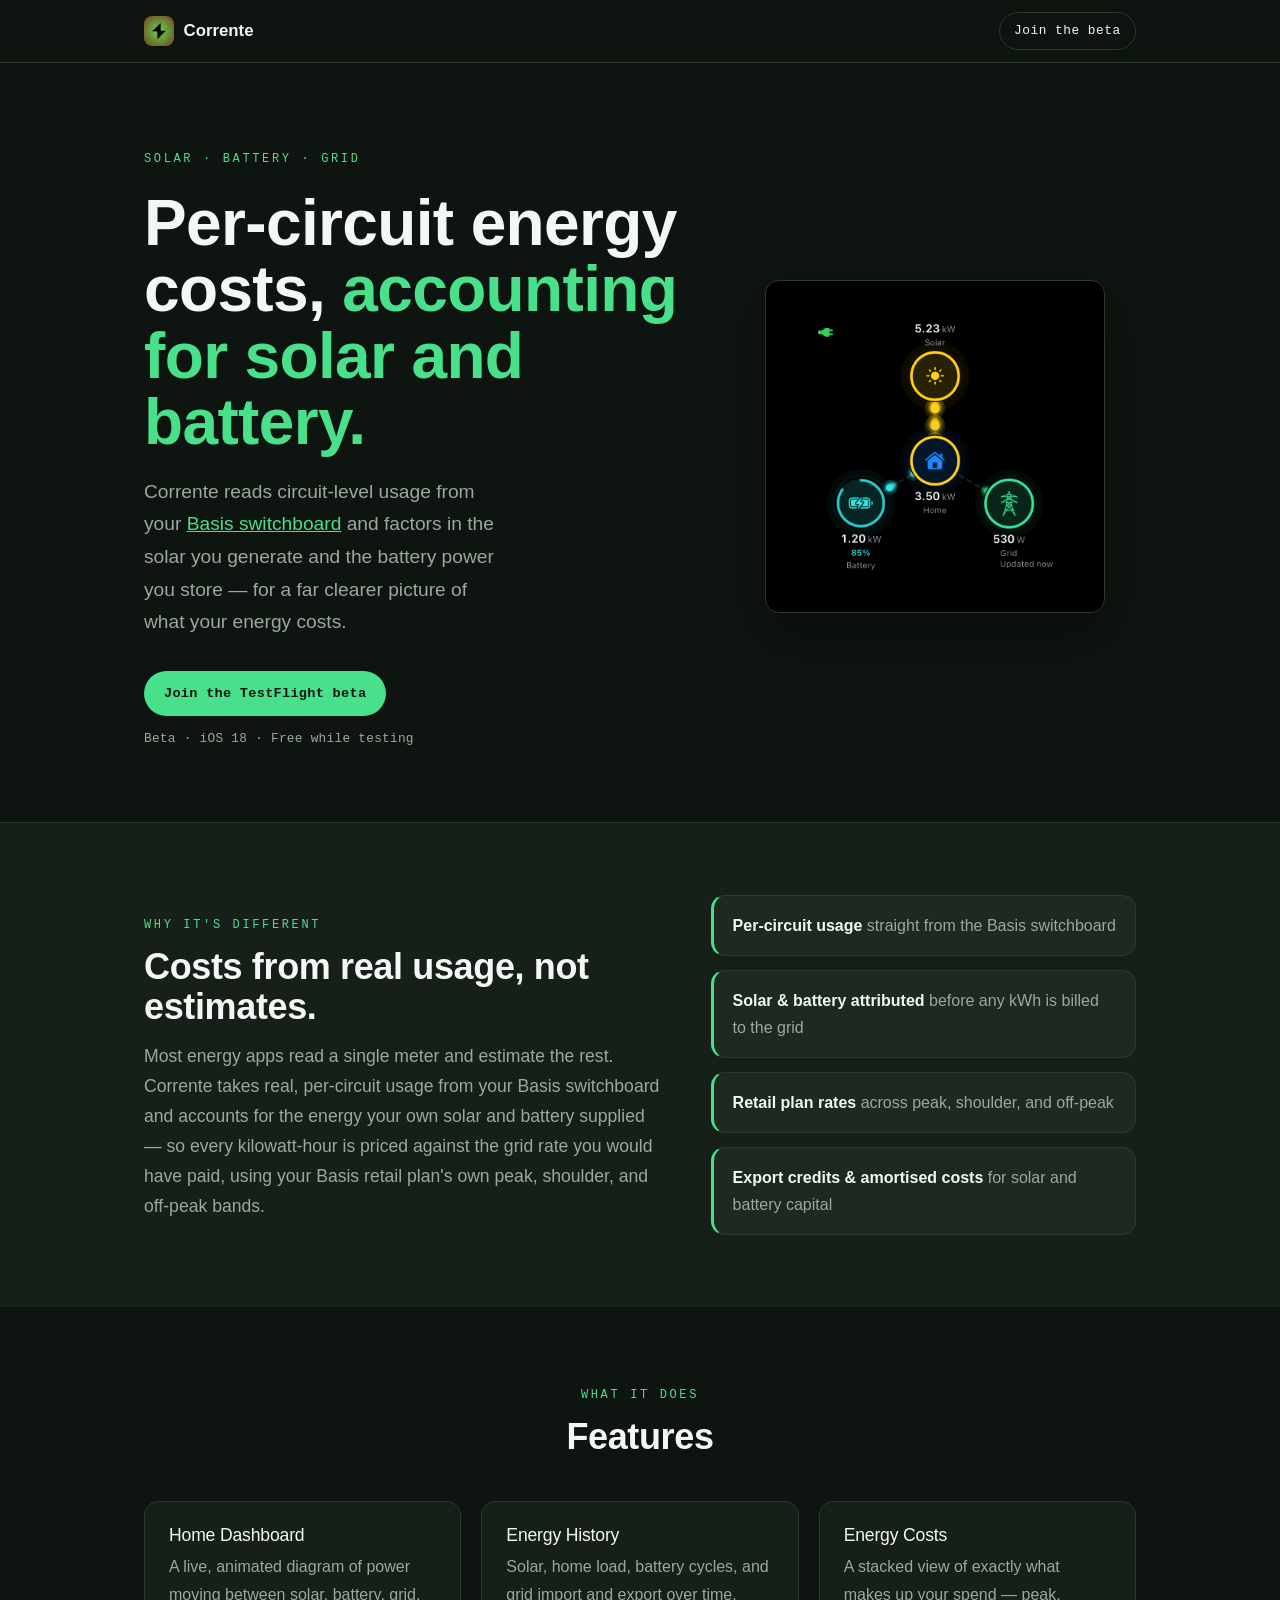
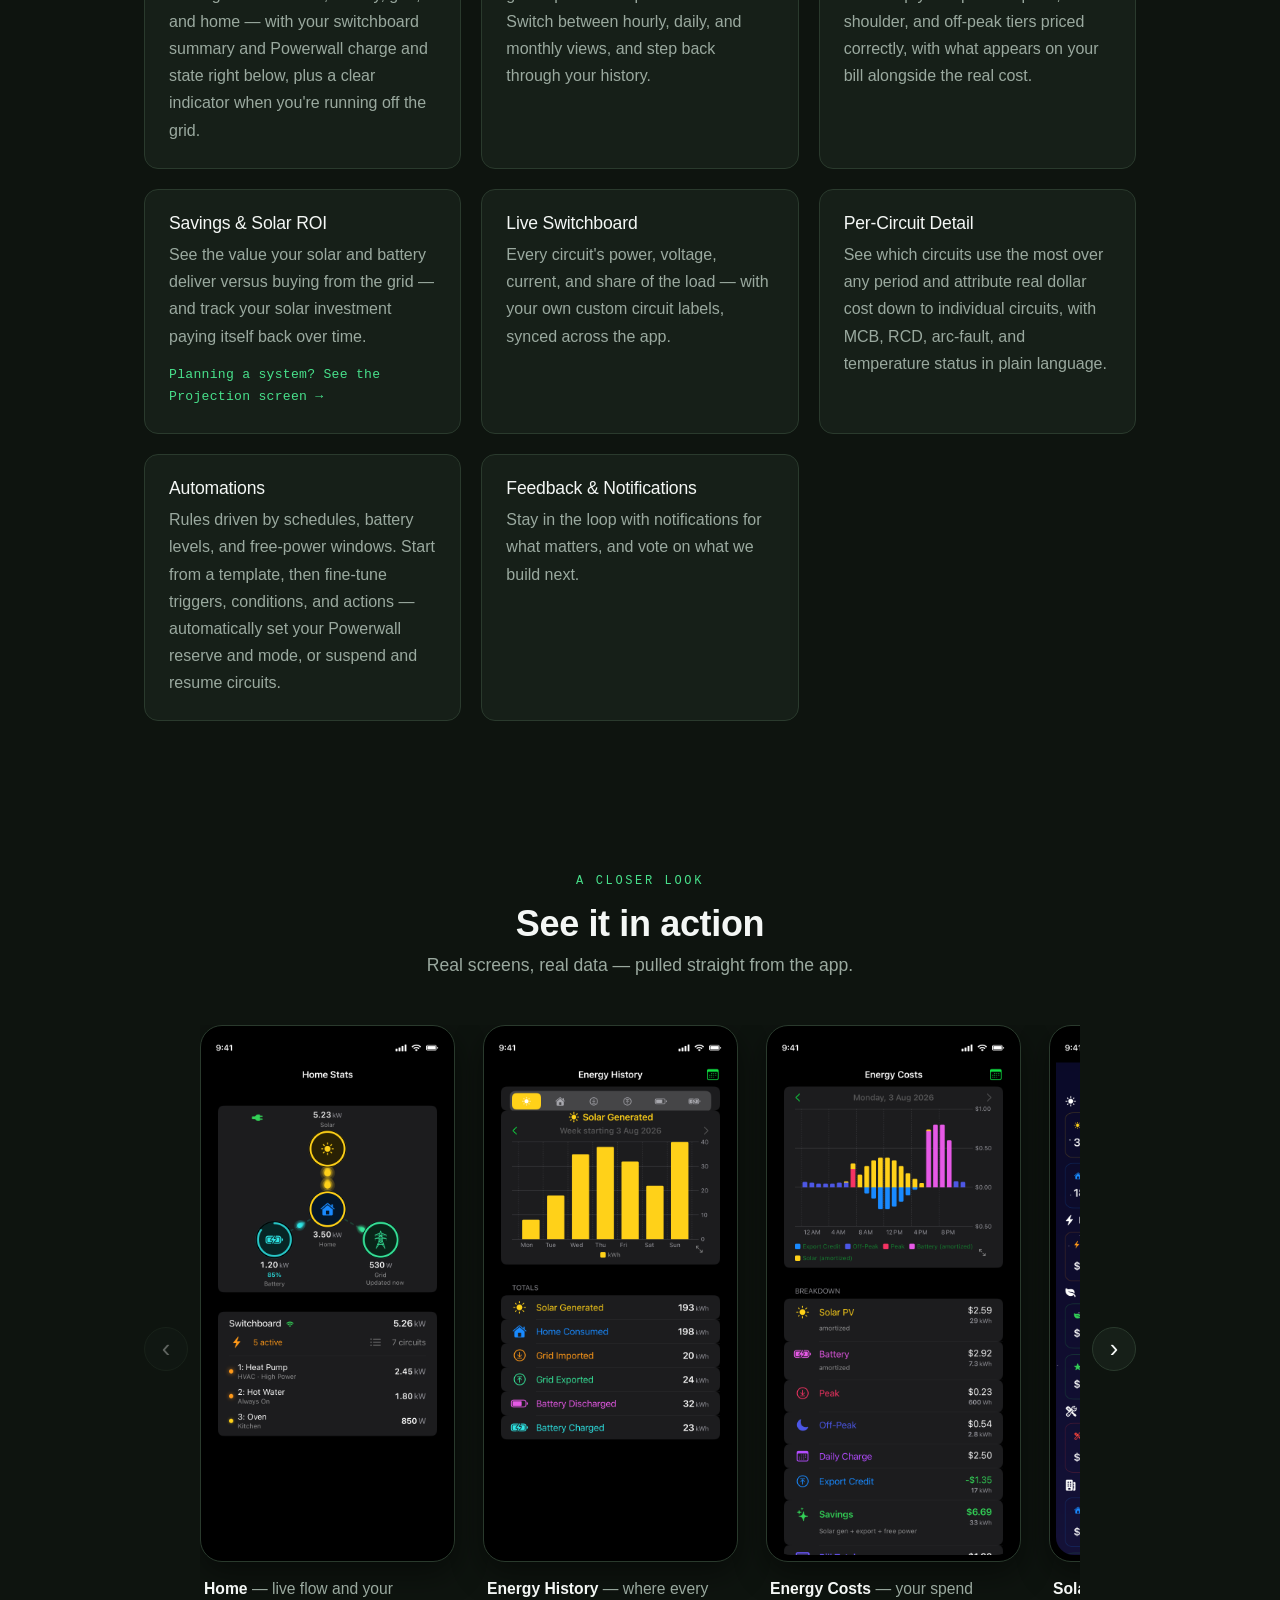
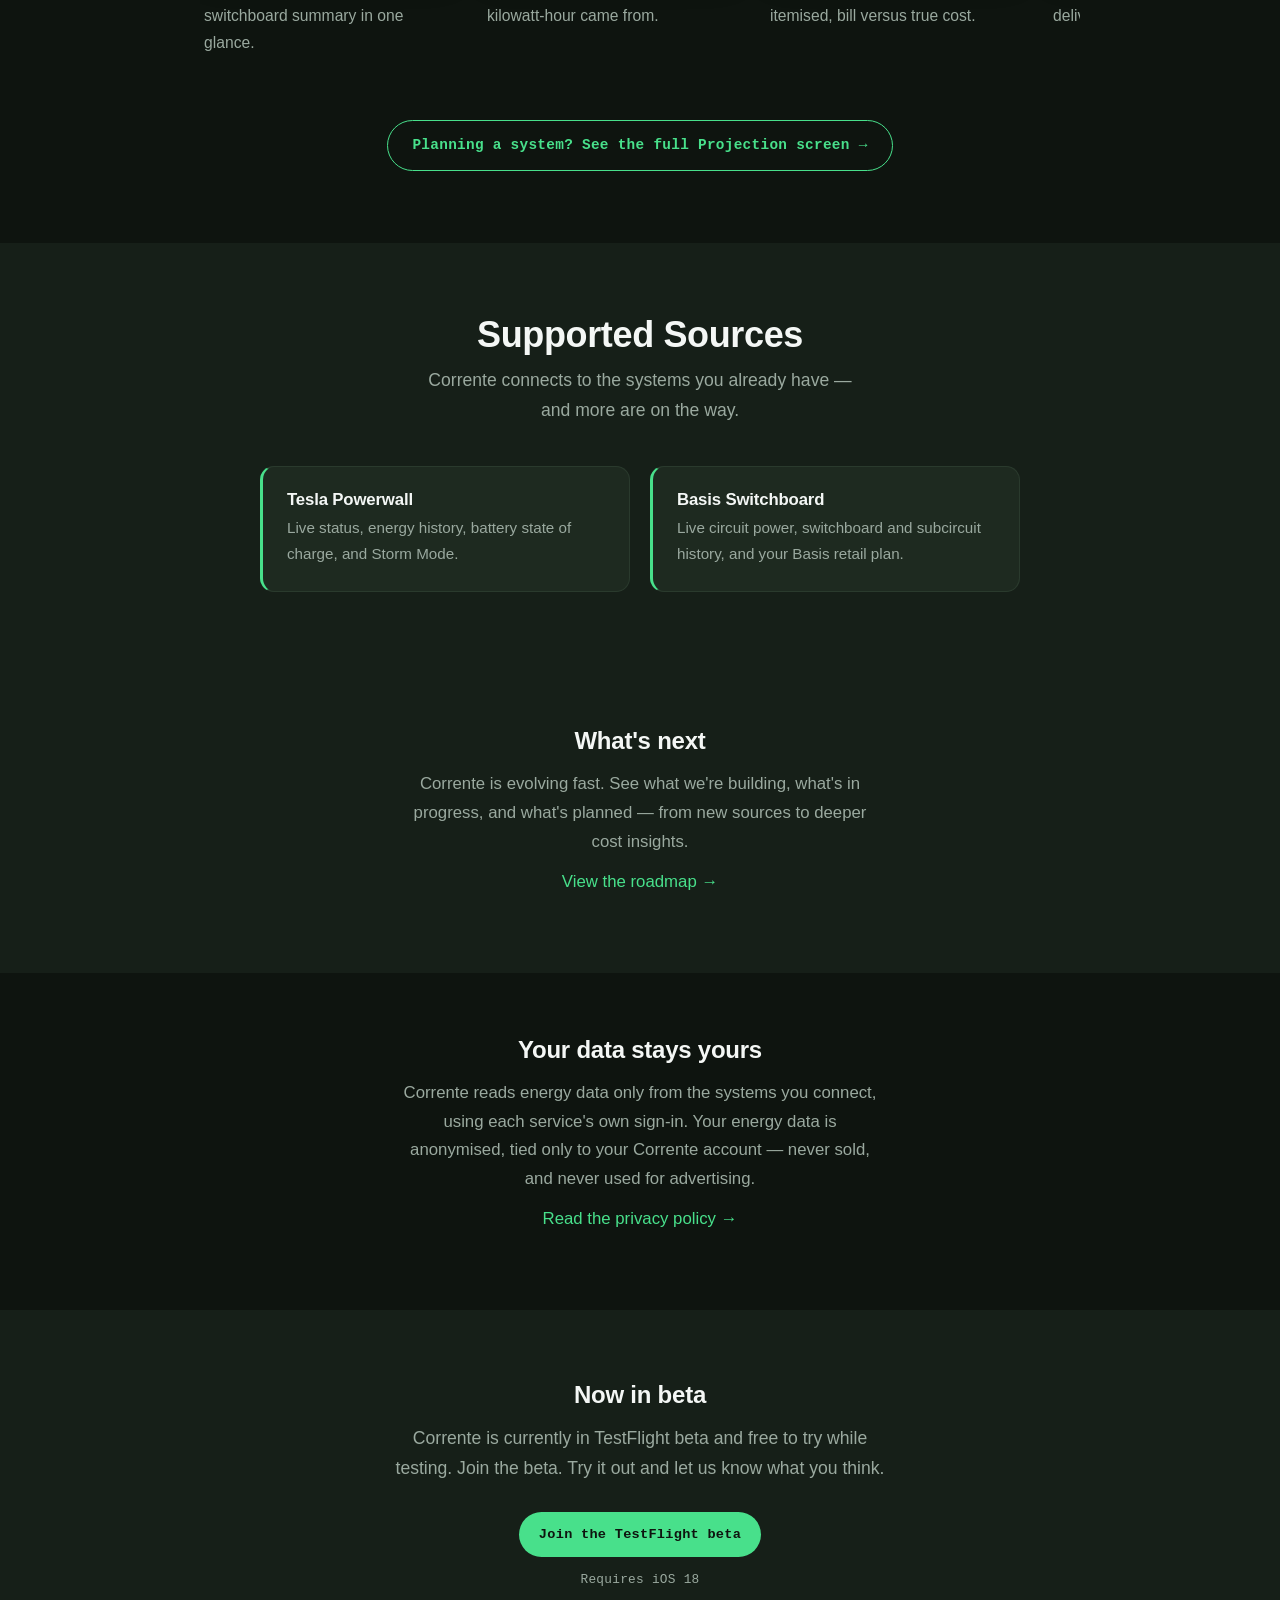
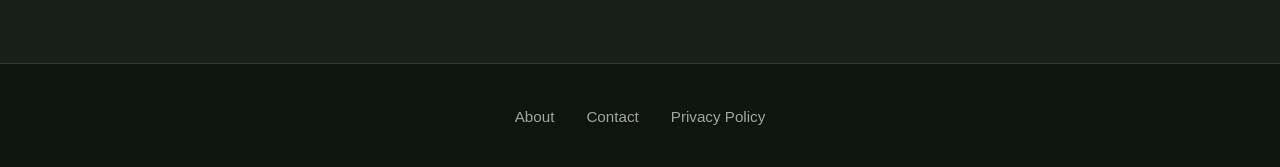
==== commit 92e8740f: "Switch marketing shots to dark mode and add new screens Replace homepage screenshots with dark-mode " ====
--- a/index.html
+++ b/index.html
@@ -46,7 +46,7 @@
             </div>
 
             <div class="hero-shot">
-                <img src="images/energy-flow.gif"
+                <img src="images/energy-flow-dark.gif"
                      alt="Corrente's live energy view — solar, battery, grid, and home connected in an animated hub-and-spoke flow."
                      width="780" height="760" loading="eager">
             </div>
@@ -78,28 +78,37 @@
                 </div>
                 <div class="feature-grid">
                     <div class="feature">
-                        <h3>Live</h3>
-                        <p>Your home energy at a glance — an animated hub-and-spoke view of solar generation, battery charge and discharge, grid import and export, and home consumption in real time.</p>
+                        <h3>Home Dashboard</h3>
+                        <p>A live, animated diagram of power moving between solar, battery, grid, and home — with your switchboard summary and Powerwall charge and state right below, plus a clear indicator when you're running off the grid.</p>
                     </div>
                     <div class="feature">
                         <h3>Energy History</h3>
-                        <p>Hourly, daily, monthly, and yearly bar charts with solar, battery, and grid attribution — see where your energy came from.</p>
+                        <p>Solar, home load, battery cycles, and grid import and export over time. Switch between hourly, daily, and monthly views, and step back through your history.</p>
                     </div>
                     <div class="feature">
                         <h3>Energy Costs</h3>
-                        <p>A stacked cost breakdown with your retail plan's peak, shoulder, and off-peak bands, standing charges, export credits, and amortised solar and battery costs.</p>
-                    </div>
-                    <div class="feature">
-                        <h3>Solar ROI</h3>
-                        <p>Return on investment for your solar PV system over its lifetime — total generation and export with an estimated payback period and remaining balance.</p>
-                    </div>
-                    <div class="feature">
-                        <h3>Switchboard</h3>
-                        <p>Per-circuit energy history and a ranked consumption list from your Basis switchboard — see which of your active circuits are drawing the most power.</p>
-                    </div>
-                    <div class="feature">
-                        <h3>Subcircuit Drill-In</h3>
-                        <p>Tap into any circuit for its own time-series with period navigation, from a single day out to the full year.</p>
+                        <p>A stacked view of exactly what makes up your spend — peak, shoulder, and off-peak tiers priced correctly, with what appears on your bill alongside the real cost.</p>
+                    </div>
+                    <div class="feature">
+                        <h3>Savings &amp; Solar ROI</h3>
+                        <p>See the value your solar and battery deliver versus buying from the grid — and track your solar investment paying itself back over time.</p>
+                        <p class="feature-link"><a href="prediction.html">Planning a system? See the Projection screen →</a></p>
+                    </div>
+                    <div class="feature">
+                        <h3>Live Switchboard</h3>
+                        <p>Every circuit's power, voltage, current, and share of the load — with your own custom circuit labels, synced across the app.</p>
+                    </div>
+                    <div class="feature">
+                        <h3>Per-Circuit Detail</h3>
+                        <p>See which circuits use the most over any period and attribute real dollar cost down to individual circuits, with MCB, RCD, arc-fault, and temperature status in plain language.</p>
+                    </div>
+                    <div class="feature">
+                        <h3>Automations</h3>
+                        <p>Rules driven by schedules, battery levels, and free-power windows. Start from a template, then fine-tune triggers, conditions, and actions — automatically set your Powerwall reserve and mode, or suspend and resume circuits.</p>
+                    </div>
+                    <div class="feature">
+                        <h3>Feedback &amp; Notifications</h3>
+                        <p>Stay in the loop with notifications for what matters, and vote on what we build next.</p>
                     </div>
                 </div>
             </div>
@@ -112,43 +121,77 @@
                     <h2>See it in action</h2>
                     <p>Real screens, real data — pulled straight from the app.</p>
                 </div>
-                <div class="shot-grid">
-                    <figure class="shot">
-                        <div class="shot-frame">
-                            <img src="images/live.png" alt="Live energy view showing solar generating 5.23 kW, home consuming 3.50 kW, battery at 85%, and 530 W exporting to the grid, with the switchboard's active circuits listed below." width="1320" height="2868" loading="lazy">
-                        </div>
-                        <figcaption><span>Live</span> — solar, battery, grid, and home at a glance.</figcaption>
-                    </figure>
-                    <figure class="shot">
-                        <div class="shot-frame">
-                            <img src="images/history.png" alt="Energy History with a Solar Generated weekly bar chart and totals for solar generated, home consumed, grid imported and exported, and battery charged and discharged." width="1320" height="2868" loading="lazy">
+                <div class="shot-scroller">
+                    <button type="button" class="shot-nav prev" aria-label="Previous screenshots">&lsaquo;</button>
+                    <div class="shot-grid">
+                    <figure class="shot">
+                        <div class="shot-frame">
+                            <img src="images/home-dark.png" alt="Home Stats screen with a live hub-and-spoke flow — 5.23 kW solar, 3.50 kW home, 1.20 kW battery at 85%, and 530 W to the grid — above a switchboard summary listing heat pump, hot water, and oven." width="1320" height="2868" loading="lazy">
+                        </div>
+                        <figcaption><span>Home</span> — live flow and your switchboard summary in one glance.</figcaption>
+                    </figure>
+                    <figure class="shot">
+                        <div class="shot-frame">
+                            <img src="images/history-dark.png" alt="Energy History with a weekly Solar Generated bar chart and totals for solar generated, home consumed, grid imported and exported, and battery charged and discharged." width="1320" height="2868" loading="lazy">
                         </div>
                         <figcaption><span>Energy History</span> — where every kilowatt-hour came from.</figcaption>
                     </figure>
                     <figure class="shot">
                         <div class="shot-frame">
-                            <img src="images/costs.png" alt="Energy Costs for the day with a per-hour cost chart and an itemised breakdown of amortised solar and battery, peak and off-peak rates, daily charge, export credit, and savings." width="1320" height="2868" loading="lazy">
-                        </div>
-                        <figcaption><span>Energy Costs</span> — your energy costs, itemised to the cent.</figcaption>
-                    </figure>
-                    <figure class="shot">
-                        <div class="shot-frame">
-                            <img src="images/roi.png" alt="Solar ROI screen showing 31.2 MWh total generated, self-consumed and export earnings, total savings of $8,567, system cost, and remaining balance." width="1320" height="2868" loading="lazy">
-                        </div>
-                        <figcaption><span>Solar ROI</span> — lifetime generation, earnings, and payback.</figcaption>
-                    </figure>
-                    <figure class="shot">
-                        <div class="shot-frame">
-                            <img src="images/switchboard-live.png" alt="Switchboard live view with a total power of 5.26 kW and a ranked list of circuits — heat pump, hot water, oven, lighting and more — each with live power and load." width="1320" height="2868" loading="lazy">
-                        </div>
-                        <figcaption><span>Switchboard</span> — live per-circuit power across your board.</figcaption>
-                    </figure>
-                    <figure class="shot">
-                        <div class="shot-frame">
-                            <img src="images/switchboard-circuit.png" alt="Heat Pump circuit drill-in with a daily peak, shoulder, and off-peak bar chart and an energy breakdown by rate band." width="1320" height="2868" loading="lazy">
-                        </div>
-                        <figcaption><span>Subcircuit Drill-In</span> — any circuit's own history, day to year.</figcaption>
-                    </figure>
+                            <img src="images/costs-dark.png" alt="Energy Costs for the day with a per-hour stacked chart and a breakdown of amortised solar and battery, peak and off-peak rates, daily charge, export credit, and savings." width="1320" height="2868" loading="lazy">
+                        </div>
+                        <figcaption><span>Energy Costs</span> — your spend itemised, bill versus true cost.</figcaption>
+                    </figure>
+                    <figure class="shot">
+                        <div class="shot-frame">
+                            <img src="images/roi-dark.png" alt="Solar ROI screen showing 31.2 MWh total generated, self-consumed and exported energy, import and export rates, total savings of $9,467, install cost, and balance remaining." width="1320" height="2868" loading="lazy">
+                        </div>
+                        <figcaption><span>Solar ROI</span> — the value your solar delivers, and its payback.</figcaption>
+                    </figure>
+                    <figure class="shot">
+                        <div class="shot-frame">
+                            <img src="images/switchboard-live-dark.png" alt="Switchboard live view with 5.26 kW total across 7 circuits, each showing live power, voltage, current, and share of the load — heat pump, hot water, oven, lighting and more." width="1320" height="2868" loading="lazy">
+                        </div>
+                        <figcaption><span>Live Switchboard</span> — every circuit's power, voltage, current, and share.</figcaption>
+                    </figure>
+                    <figure class="shot">
+                        <div class="shot-frame">
+                            <img src="images/switchboard-energy-dark.png" alt="Switchboard Energy for the day with a stacked solar, battery, grid, and export chart, an energy breakdown, and a per-circuit list showing each circuit's energy and cost." width="1320" height="2868" loading="lazy">
+                        </div>
+                        <figcaption><span>Per-Circuit Energy</span> — which circuits use the most, and what they cost.</figcaption>
+                    </figure>
+                    <figure class="shot">
+                        <div class="shot-frame">
+                            <img src="images/switchboard-circuit-dark.png" alt="Heat Pump circuit drill-in with a daily off-peak, shoulder, and peak bar chart and an energy breakdown by rate band." width="1320" height="2868" loading="lazy">
+                        </div>
+                        <figcaption><span>Subcircuit Drill-In</span> — any circuit's own history by rate band.</figcaption>
+                    </figure>
+                    <figure class="shot">
+                        <div class="shot-frame">
+                            <img src="images/circuit-safety-dark.png" alt="Hot Water circuit detail with 1.80 kW live power, voltage, current, and share, plus a safety section showing temperature, MCB circuit breaker, RCD safety switch, and arc-fault detection status." width="1320" height="2868" loading="lazy">
+                        </div>
+                        <figcaption><span>Circuit Safety</span> — MCB, RCD, arc-fault, and temperature in plain language.</figcaption>
+                    </figure>
+                    <figure class="shot">
+                        <div class="shot-frame">
+                            <img src="images/automations-dark.png" alt="Automations list with rules for free power starting, charging the battery off-peak, and alerting when the battery is low, each with an enable toggle." width="1320" height="2868" loading="lazy">
+                        </div>
+                        <figcaption><span>Automations</span> — rules driven by schedules, battery levels, and free power.</figcaption>
+                    </figure>
+                    <figure class="shot">
+                        <div class="shot-frame">
+                            <img src="images/automation-editor-dark.png" alt="Automation editor for a 'Free power ending soon' rule with a when setting, conditions such as certain days and quiet hours, and an optional notification title and message." width="1320" height="2868" loading="lazy">
+                        </div>
+                        <figcaption><span>Rule Builder</span> — start from a template, then fine-tune every trigger.</figcaption>
+                    </figure>
+                    <figure class="shot">
+                        <div class="shot-frame">
+                            <img src="images/feedback-dark.png" alt="Feedback screen listing feature requests and bugs with vote counts and status labels, above a completed section, letting you vote on what gets built next." width="1320" height="2868" loading="lazy">
+                        </div>
+                        <figcaption><span>Feedback</span> — vote on what we build next, and get notified when it ships.</figcaption>
+                    </figure>
+                    </div>
+                    <button type="button" class="shot-nav next" aria-label="More screenshots">&rsaquo;</button>
                 </div>
                 <p class="showcase-more"><a href="prediction.html">Planning a system? See the full Projection screen →</a></p>
             </div>
@@ -213,5 +256,61 @@
             </nav>
         </div>
     </footer>
+
+    <script>
+    // "See it in action" scroller: prev/next buttons plus auto-advance that backs off while the user interacts.
+    (function () {
+        const track = document.querySelector('.shot-grid');
+        if (!track) return;
+        const prev = document.querySelector('.shot-nav.prev');
+        const next = document.querySelector('.shot-nav.next');
+
+        function itemDelta() {
+            const item = track.querySelector('.shot');
+            if (!item) return 0;
+            const gap = parseFloat(getComputedStyle(track).columnGap) || 0;
+            return item.offsetWidth + gap;
+        }
+
+        function updateButtons() {
+            if (!prev || !next) return;
+            const max = track.scrollWidth - track.clientWidth;
+            prev.disabled = track.scrollLeft <= 2;
+            next.disabled = track.scrollLeft >= max - 2;
+        }
+
+        function scrollByItems(dir, wrap) {
+            const delta = itemDelta();
+            const max = track.scrollWidth - track.clientWidth;
+            let target = track.scrollLeft + dir * delta;
+            if (wrap && dir > 0 && track.scrollLeft >= max - 2) target = 0;
+            track.scrollTo({ left: Math.max(0, Math.min(target, max)), behavior: 'smooth' });
+        }
+
+        track.addEventListener('scroll', updateButtons, { passive: true });
+        window.addEventListener('resize', updateButtons);
+        updateButtons();
+
+        const STEP_MS = 4000, IDLE_MS = 6000;
+        let hovering = false, lastInteract = 0;
+        const touched = function () { lastInteract = Date.now(); };
+
+        if (prev) prev.addEventListener('click', function () { touched(); scrollByItems(-1, false); });
+        if (next) next.addEventListener('click', function () { touched(); scrollByItems(1, false); });
+
+        if (!window.matchMedia('(prefers-reduced-motion: reduce)').matches) {
+            ['pointerdown', 'touchstart', 'wheel', 'keydown'].forEach(function (ev) {
+                track.addEventListener(ev, touched, { passive: true });
+            });
+            track.addEventListener('mouseenter', function () { hovering = true; });
+            track.addEventListener('mouseleave', function () { hovering = false; });
+
+            setInterval(function () {
+                if (hovering || document.hidden || Date.now() - lastInteract < IDLE_MS) return;
+                scrollByItems(1, true);
+            }, STEP_MS);
+        }
+    })();
+    </script>
 </body>
 </html>
--- a/styles.css
+++ b/styles.css
@@ -315,16 +315,70 @@
 
 .feature p { color: var(--muted); }
 
+.feature-link {
+    margin-top: 0.9rem;
+    font-family: var(--font-mono);
+    font-size: 0.82rem;
+    letter-spacing: 0.02em;
+}
+
+.feature-link a {
+    color: var(--clean);
+    text-decoration: none;
+}
+
+.feature-link a:hover { text-decoration: underline; }
+
 /* ---- Showcase: real screenshots ---- */
 .showcase { padding: 4.5rem 0; }
 
+.shot-scroller {
+    display: flex;
+    align-items: center;
+    gap: 0.75rem;
+}
+
+.shot-nav {
+    flex: 0 0 auto;
+    width: 44px;
+    height: 44px;
+    border-radius: 50%;
+    border: 1px solid var(--edge);
+    background: var(--panel);
+    color: var(--paper);
+    font-size: 1.6rem;
+    line-height: 1;
+    display: flex;
+    align-items: center;
+    justify-content: center;
+    cursor: pointer;
+    transition: background 0.2s, border-color 0.2s, opacity 0.2s;
+}
+
+.shot-nav:hover { border-color: var(--clean); background: var(--edge); }
+.shot-nav:disabled { opacity: 0.35; pointer-events: none; }
+
+@media (max-width: 640px) {
+    .shot-nav { display: none; }
+}
+
 .shot-grid {
-    display: grid;
-    grid-template-columns: repeat(auto-fit, minmax(240px, 1fr));
+    flex: 1;
+    min-width: 0;
+    display: flex;
     gap: 1.75rem;
+    overflow-x: auto;
+    scroll-snap-type: x mandatory;
+    scroll-behavior: smooth;
+    padding-bottom: 1rem;
+    -webkit-overflow-scrolling: touch;
+    scrollbar-width: thin;
+    scrollbar-color: var(--edge) transparent;
 }
 
 .shot {
+    flex: 0 0 clamp(210px, 24vw, 255px);
+    scroll-snap-align: start;
     display: flex;
     flex-direction: column;
     gap: 0.9rem;
@@ -552,14 +606,31 @@
 /* ---- Showcase footer link ---- */
 .showcase-more {
     text-align: center;
-    margin-top: 2.5rem;
+    margin-top: 3rem;
     font-family: var(--font-mono);
     font-size: 0.9rem;
     letter-spacing: 0.02em;
 }
 
-.showcase-more a { text-decoration: none; }
-.showcase-more a:hover { text-decoration: underline; }
+.showcase-more a {
+    display: inline-flex;
+    align-items: center;
+    gap: 0.5rem;
+    padding: 0.75rem 1.5rem;
+    border: 1px solid var(--clean);
+    border-radius: 100px;
+    color: var(--clean);
+    font-weight: 600;
+    text-decoration: none;
+    transition: background 0.2s, color 0.2s, transform 0.2s, box-shadow 0.2s;
+}
+
+.showcase-more a:hover {
+    background: var(--clean);
+    color: var(--ink);
+    transform: translateY(-1px);
+    box-shadow: 0 8px 24px rgba(72, 224, 139, 0.25);
+}
 
 /* ---- Feature detail page (long screenshot) ---- */
 .feature-hero .container { grid-template-columns: 1fr; }
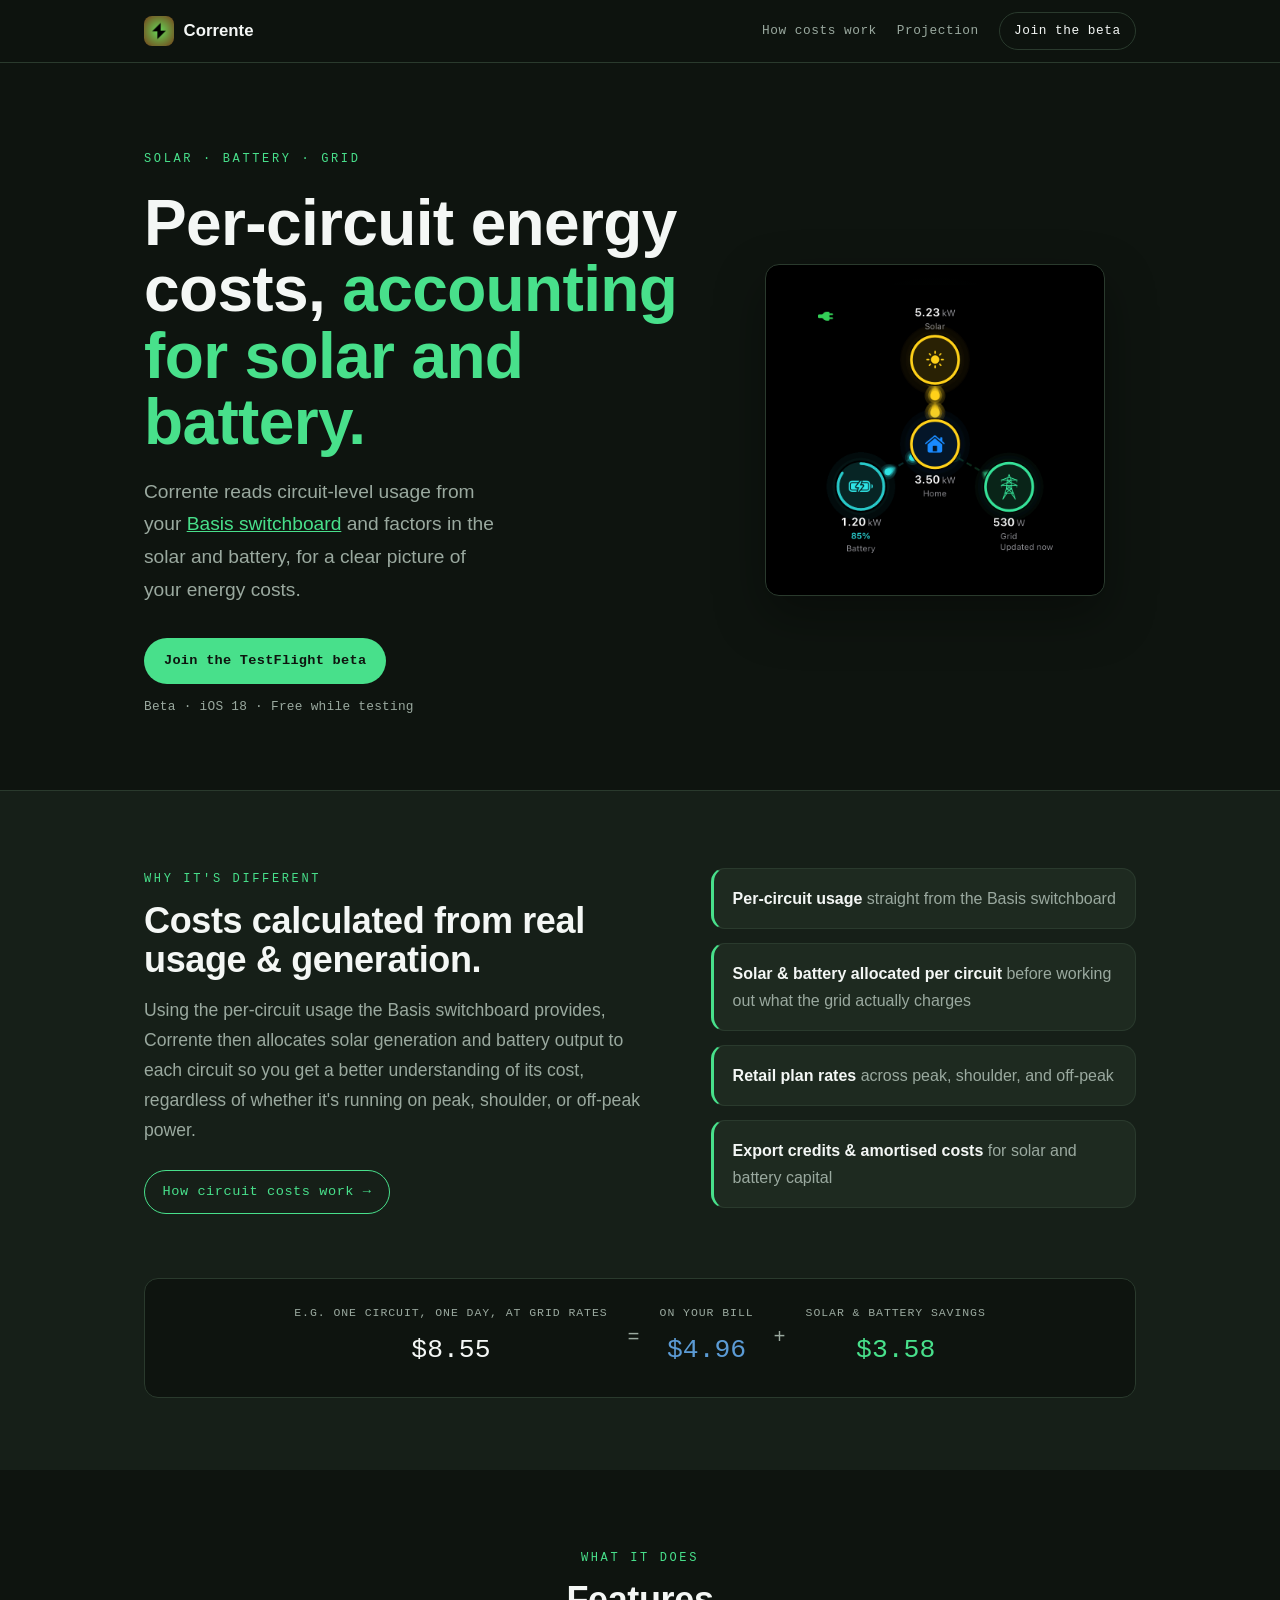
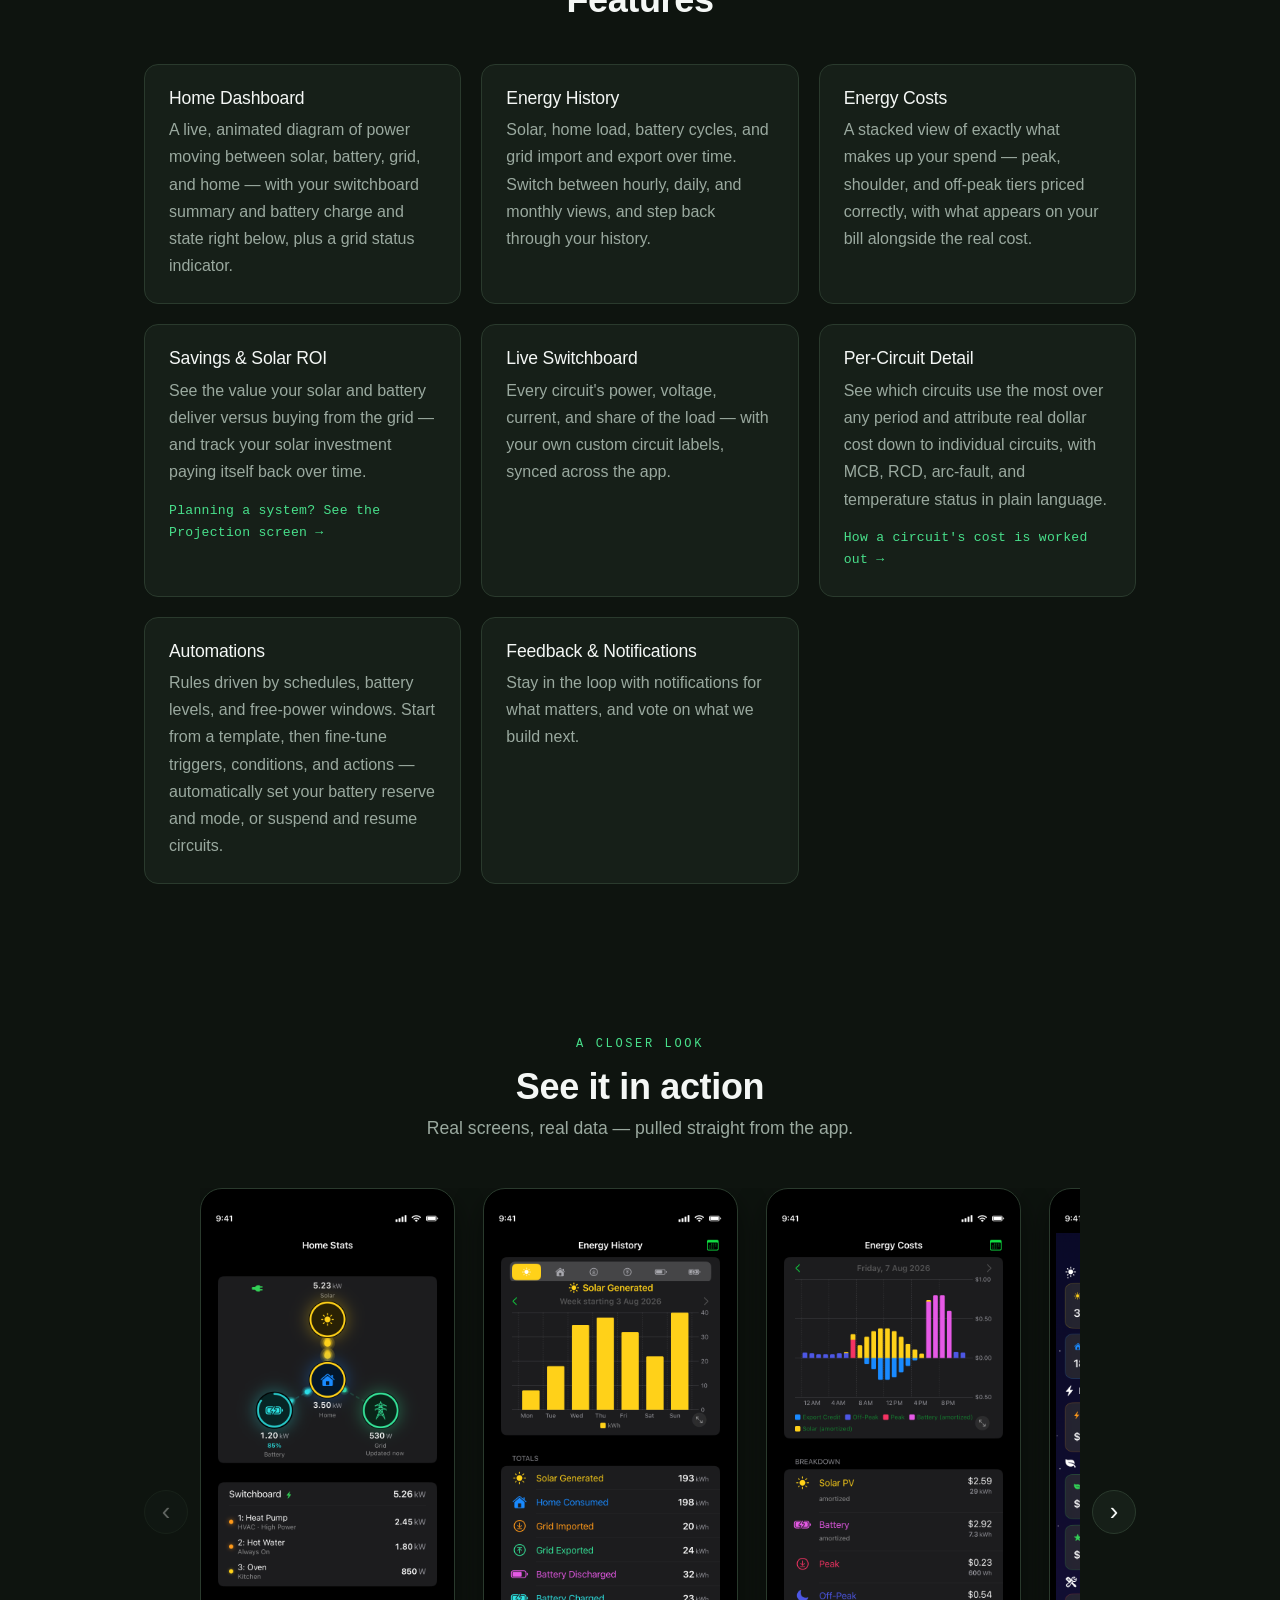
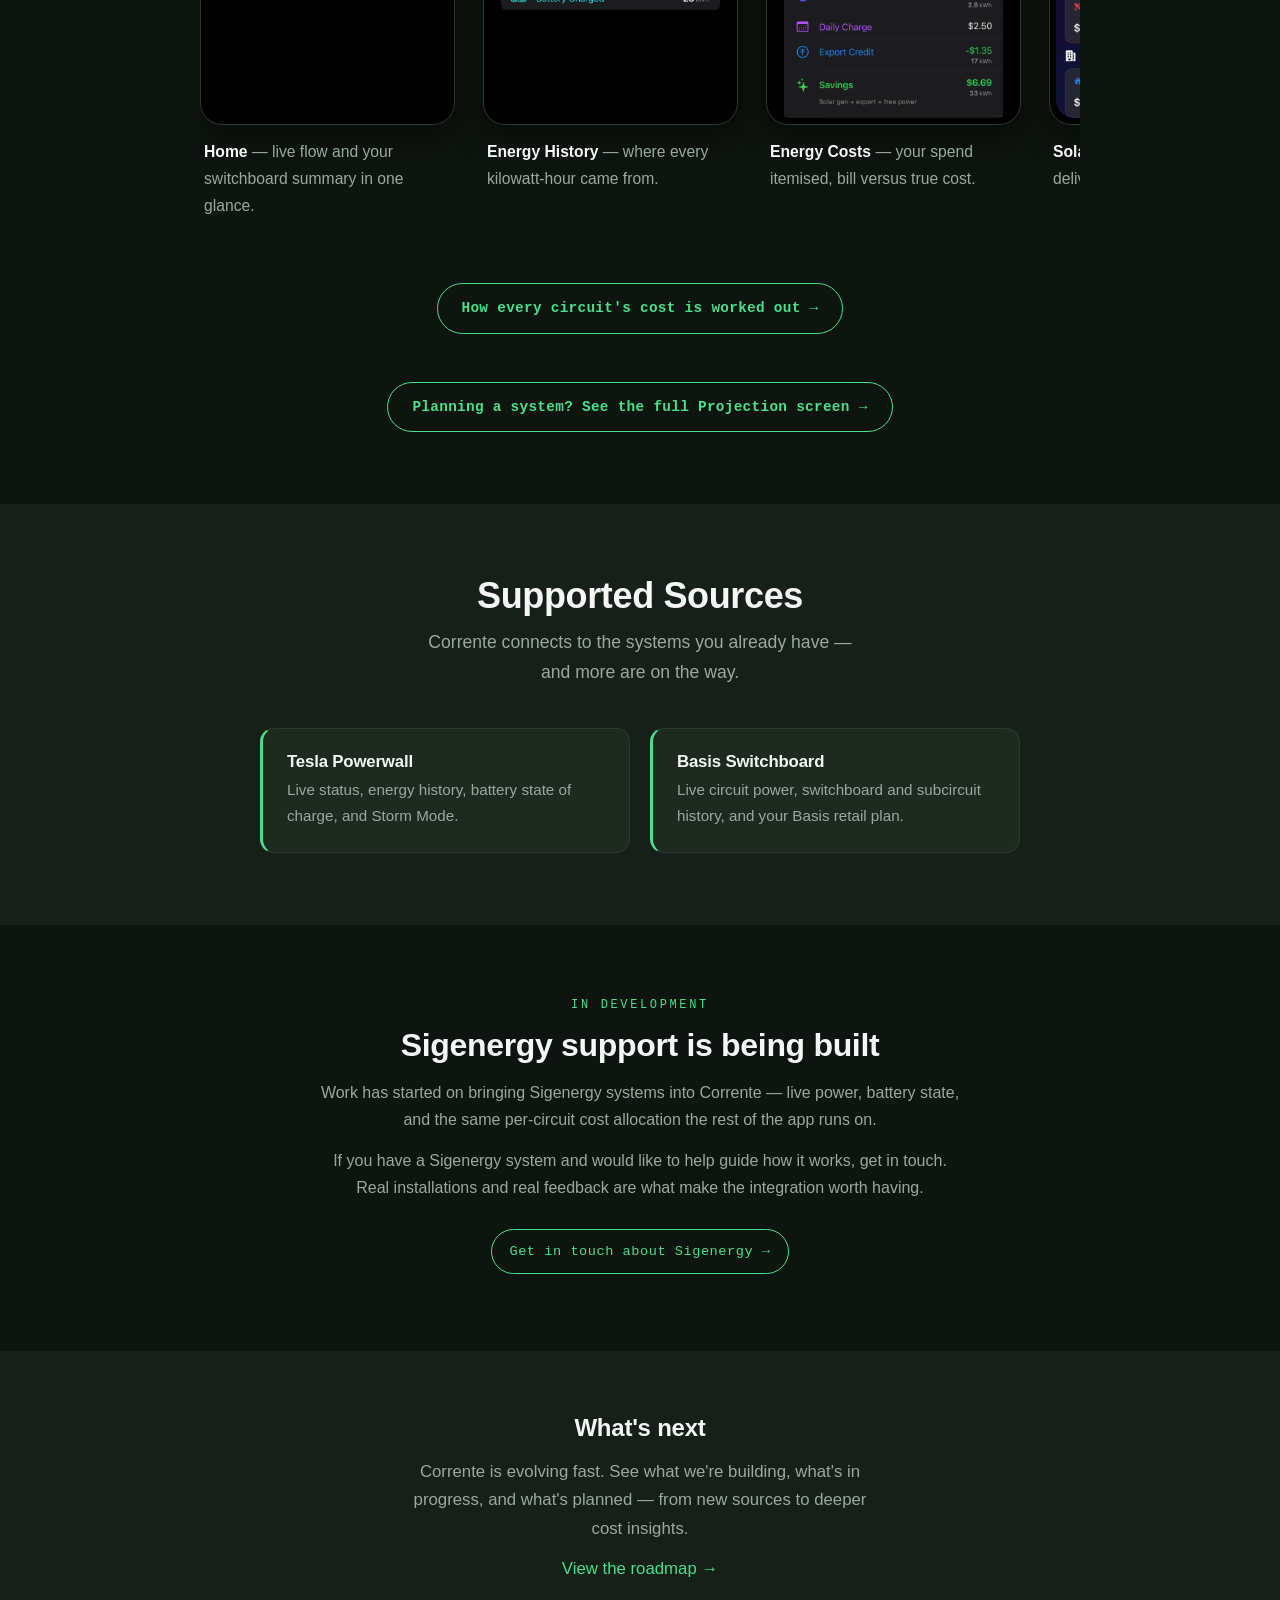
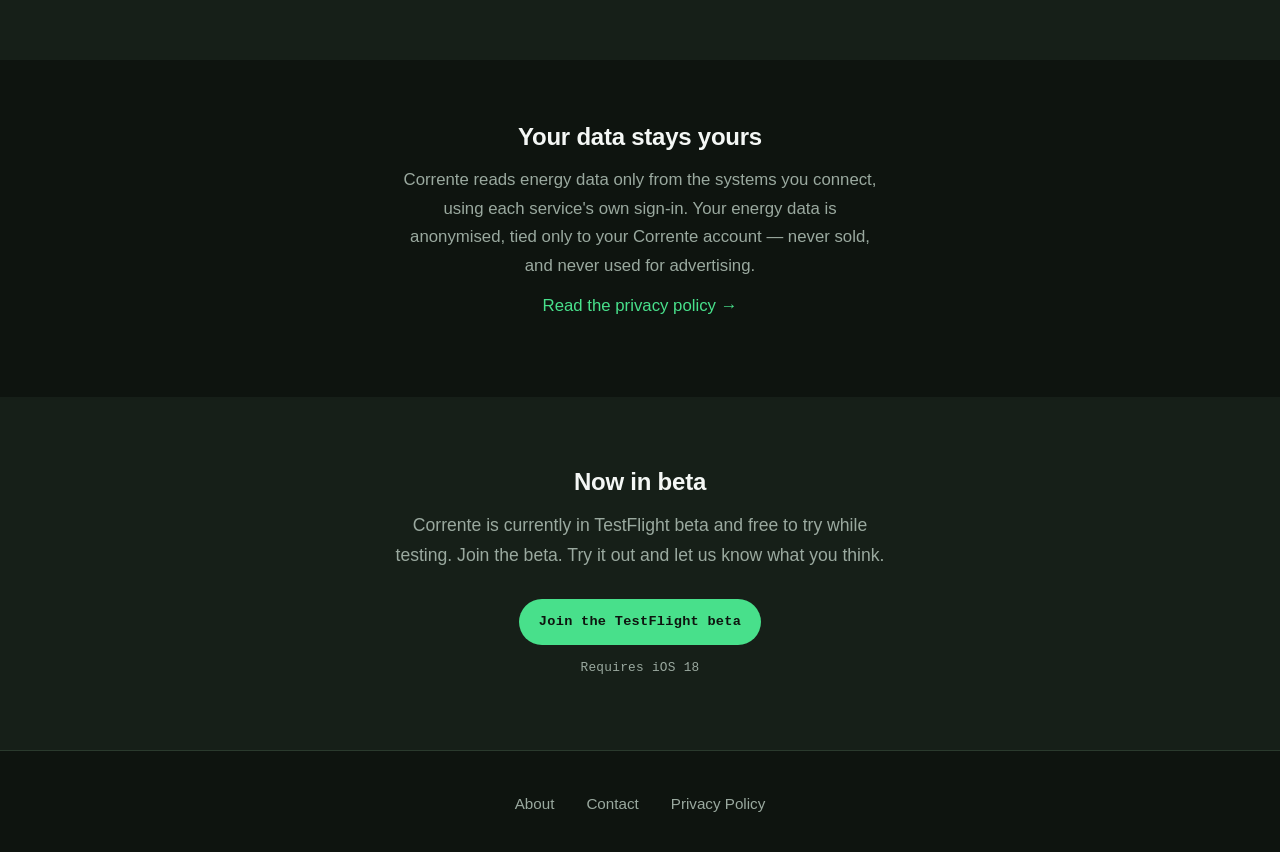
==== commit 9234426e: "Updated for generation allocation." ====
--- a/index.html
+++ b/index.html
@@ -18,7 +18,7 @@
     <meta name="twitter:description" content="Solar, battery, and grid in a single live view — with accurate, circuit-level cost.">
     <meta name="twitter:image" content="images/icon.png">
 
-    <link rel="stylesheet" href="styles.css?v=3">
+    <link rel="stylesheet" href="styles.css?v=7">
 </head>
 <body>
     <nav class="site-nav">
@@ -27,7 +27,11 @@
                 <img src="images/icon.png" alt="" width="30" height="30">
                 Corrente
             </a>
-            <a href="https://testflight.apple.com/join/Kmp21WzR" class="nav-cta">Join the beta</a>
+            <div class="nav-links">
+                <a href="circuit-cost.html" class="nav-link">How costs work</a>
+                <a href="prediction.html" class="nav-link">Projection</a>
+                <a href="https://testflight.apple.com/join/Kmp21WzR" class="nav-cta">Join the beta</a>
+            </div>
         </div>
     </nav>
 
@@ -36,7 +40,7 @@
             <div class="hero-copy">
                 <span class="kicker">Solar · Battery · Grid</span>
                 <h1>Per-circuit energy costs, <span class="accent">accounting for solar and battery.</span></h1>
-                <p class="lead">Corrente reads circuit-level usage from your <a href="https://www.wearebasis.com" target="_blank" rel="noopener">Basis switchboard</a> and factors in the solar you generate and the battery power you store — for a far clearer picture of what your energy costs.</p>
+                <p class="lead">Corrente reads circuit-level usage from your <a href="https://www.wearebasis.com" target="_blank" rel="noopener">Basis switchboard</a> and factors in the solar and battery, for a clear picture of your energy costs.</p>
                 <div class="hero-actions">
                     <a href="https://testflight.apple.com/join/Kmp21WzR" class="tf-badge">
                         Join the TestFlight beta
@@ -58,15 +62,24 @@
             <div class="container">
                 <div class="spotlight-copy">
                     <span class="kicker">Why it's different</span>
-                    <h2>Costs from real usage, not estimates.</h2>
-                    <p>Most energy apps read a single meter and estimate the rest. Corrente takes real, per-circuit usage from your Basis switchboard and accounts for the energy your own solar and battery supplied — so every kilowatt-hour is priced against the grid rate you would have paid, using your Basis retail plan's own peak, shoulder, and off-peak bands.</p>
+                    <h2>Costs calculated from real usage & generation.</h2>
+                    <p>Using the per-circuit usage the Basis switchboard provides, Corrente then allocates solar generation and battery output to each circuit so you get a better understanding of its cost, regardless of whether it's running on peak, shoulder, or off-peak power.</p>
+                    <p class="spotlight-cta"><a href="circuit-cost.html">How circuit costs work &rarr;</a></p>
                 </div>
                 <ul class="spotlight-list">
                     <li><span>Per-circuit usage</span> straight from the Basis switchboard</li>
-                    <li><span>Solar &amp; battery attributed</span> before any kWh is billed to the grid</li>
+                    <li><span>Solar &amp; battery allocated per circuit</span> before working out what the grid actually charges</li>
                     <li><span>Retail plan rates</span> across peak, shoulder, and off-peak</li>
                     <li><span>Export credits &amp; amortised costs</span> for solar and battery capital</li>
                 </ul>
+
+                <div class="spotlight-proof">
+                    <div class="sum-item"><span class="sum-label">E.G. one circuit, one day, at grid rates</span><span class="sum-value">$8.55</span></div>
+                    <span class="sum-op">=</span>
+                    <div class="sum-item"><span class="sum-label">On your bill</span><span class="sum-value grid">$4.96</span></div>
+                    <span class="sum-op">+</span>
+                    <div class="sum-item"><span class="sum-label">Solar &amp; battery savings</span><span class="sum-value clean">$3.58</span></div>
+                </div>
             </div>
         </section>
 
@@ -79,7 +92,7 @@
                 <div class="feature-grid">
                     <div class="feature">
                         <h3>Home Dashboard</h3>
-                        <p>A live, animated diagram of power moving between solar, battery, grid, and home — with your switchboard summary and Powerwall charge and state right below, plus a clear indicator when you're running off the grid.</p>
+                        <p>A live, animated diagram of power moving between solar, battery, grid, and home — with your switchboard summary and battery charge and state right below, plus a grid status indicator.</p>
                     </div>
                     <div class="feature">
                         <h3>Energy History</h3>
@@ -101,10 +114,11 @@
                     <div class="feature">
                         <h3>Per-Circuit Detail</h3>
                         <p>See which circuits use the most over any period and attribute real dollar cost down to individual circuits, with MCB, RCD, arc-fault, and temperature status in plain language.</p>
+                        <p class="feature-link"><a href="circuit-cost.html">How a circuit's cost is worked out →</a></p>
                     </div>
                     <div class="feature">
                         <h3>Automations</h3>
-                        <p>Rules driven by schedules, battery levels, and free-power windows. Start from a template, then fine-tune triggers, conditions, and actions — automatically set your Powerwall reserve and mode, or suspend and resume circuits.</p>
+                        <p>Rules driven by schedules, battery levels, and free-power windows. Start from a template, then fine-tune triggers, conditions, and actions — automatically set your battery reserve and mode, or suspend and resume circuits.</p>
                     </div>
                     <div class="feature">
                         <h3>Feedback &amp; Notifications</h3>
@@ -193,6 +207,7 @@
                     </div>
                     <button type="button" class="shot-nav next" aria-label="More screenshots">&rsaquo;</button>
                 </div>
+                <p class="showcase-more"><a href="circuit-cost.html">How every circuit's cost is worked out →</a></p>
                 <p class="showcase-more"><a href="prediction.html">Planning a system? See the full Projection screen →</a></p>
             </div>
         </section>
@@ -211,6 +226,16 @@
                         <p>Live circuit power, switchboard and subcircuit history, and your Basis retail plan.</p>
                     </div>
                 </div>
+            </div>
+        </section>
+
+        <section class="in-progress">
+            <div class="container">
+                <span class="kicker">In development</span>
+                <h2>Sigenergy support is being built</h2>
+                <p>Work has started on bringing Sigenergy systems into Corrente — live power, battery state, and the same per-circuit cost allocation the rest of the app runs on.</p>
+                <p>If you have a Sigenergy system and would like to help guide how it works, get in touch. Real installations and real feedback are what make the integration worth having.</p>
+                <p class="pill-link"><a href="mailto:antokne@gmail.com?subject=Sigenergy%20support%20in%20Corrente">Get in touch about Sigenergy &rarr;</a></p>
             </div>
         </section>
 
--- a/styles.css
+++ b/styles.css
@@ -121,6 +121,24 @@
     height: 30px;
     border-radius: 8px;
 }
+
+.nav-links {
+    display: flex;
+    align-items: center;
+    gap: 1.25rem;
+}
+
+.nav-link {
+    font-family: var(--font-mono);
+    font-size: 0.8rem;
+    letter-spacing: 0.04em;
+    color: var(--muted);
+    text-decoration: none;
+    transition: color 0.2s;
+}
+
+.nav-link:hover { color: var(--paper); }
+.nav-link.current { color: var(--clean); }
 
 .nav-cta {
     font-family: var(--font-mono);
@@ -268,6 +286,70 @@
     font-weight: 600;
 }
 
+.spotlight-cta,
+.pill-link {
+    margin-top: 1.5rem;
+}
+
+.spotlight-cta a,
+.pill-link a {
+    display: inline-flex;
+    align-items: center;
+    gap: 0.5rem;
+    font-family: var(--font-mono);
+    font-size: 0.85rem;
+    letter-spacing: 0.04em;
+    color: var(--clean);
+    text-decoration: none;
+    padding: 0.6rem 1.1rem;
+    border: 1px solid var(--clean);
+    border-radius: 100px;
+    transition: background 0.2s, color 0.2s;
+}
+
+.spotlight-cta a:hover,
+.pill-link a:hover {
+    background: var(--clean);
+    color: var(--ink);
+}
+
+/* ---- In-development callout ---- */
+.in-progress {
+    padding: 4rem 0;
+    text-align: center;
+}
+
+.in-progress .kicker { margin-bottom: 0.75rem; }
+
+.in-progress h2 {
+    font-size: clamp(1.6rem, 3.5vw, 2rem);
+    font-weight: 700;
+    margin-bottom: 1rem;
+}
+
+.in-progress p {
+    color: var(--muted);
+    max-width: 640px;
+    margin: 0 auto 0.85rem;
+}
+
+.in-progress .pill-link { margin-top: 1.75rem; }
+
+/* Headline proof line under the spotlight, spanning both columns */
+.spotlight-proof {
+    grid-column: 1 / -1;
+    display: flex;
+    flex-wrap: wrap;
+    align-items: center;
+    justify-content: center;
+    gap: 1.25rem;
+    margin-top: 1rem;
+    padding: 1.5rem;
+    background: var(--ink);
+    border: 1px solid var(--edge);
+    border-radius: var(--radius);
+}
+
 /* ---- Section headers ---- */
 .section-head {
     text-align: center;
@@ -583,17 +665,31 @@
 
 .page section { margin-bottom: 0.5rem; }
 
+/* Pill so it never reads as part of the heading or kicker that follows it. */
 .back-link {
-    display: inline-block;
+    display: inline-flex;
+    align-items: center;
+    gap: 0.45rem;
     font-family: var(--font-mono);
     font-size: 0.8rem;
     letter-spacing: 0.04em;
+    padding: 0.45rem 0.9rem;
     margin-bottom: 1.5rem;
     color: var(--muted);
     text-decoration: none;
-}
-
-.back-link:hover { color: var(--clean); }
+    background: var(--panel);
+    border: 1px solid var(--edge);
+    border-radius: 999px;
+    transition: border-color 0.2s, color 0.2s;
+}
+
+.back-link:hover {
+    color: var(--clean);
+    border-color: var(--clean);
+}
+
+.page .back-link { color: var(--muted); }
+.page .back-link:hover { color: var(--clean); text-decoration: none; }
 
 .page-image {
     width: 100%;
@@ -636,7 +732,13 @@
 .feature-hero .container { grid-template-columns: 1fr; }
 .feature-hero .hero-copy { max-width: none; }
 .feature-hero .hero-copy .lead { max-width: none; }
-.feature-hero .back-link { margin-bottom: 1.5rem; }
+/* Back link and kicker are both small mono text — keep them clearly apart. */
+.feature-hero .back-link { margin-bottom: 2.25rem; }
+
+.feature-hero .hero-copy .kicker {
+    display: block;
+    margin-bottom: 1rem;
+}
 
 .feature-detail { padding: 4rem 0 4.5rem; }
 
@@ -688,8 +790,103 @@
     border-radius: 10px;
 }
 
+/* ---- Side-by-side comparison ---- */
+.compare { padding: 4.5rem 0; }
+
+.compare-grid {
+    display: grid;
+    grid-template-columns: repeat(2, 1fr);
+    gap: 2rem;
+    margin-bottom: 2.5rem;
+}
+
+.compare-card {
+    background: var(--panel-2);
+    border: 1px solid var(--edge);
+    border-radius: var(--radius);
+    padding: 1rem;
+}
+
+.compare-shot {
+    background: #000;
+    border-radius: 10px;
+    overflow: hidden;
+    margin-bottom: 1rem;
+}
+
+.compare-shot.light { background: #fff; }
+
+.compare-shot img { width: 100%; height: auto; }
+
+.compare-card figcaption span {
+    display: block;
+    font-family: var(--font-mono);
+    font-size: 0.78rem;
+    letter-spacing: 0.08em;
+    text-transform: uppercase;
+    color: var(--clean);
+    margin-bottom: 0.5rem;
+}
+
+.compare-card figcaption p {
+    color: var(--muted);
+    font-size: 0.95rem;
+}
+
+.compare-sum {
+    display: flex;
+    flex-wrap: wrap;
+    align-items: center;
+    justify-content: center;
+    gap: 1.25rem;
+    padding: 1.75rem 1.5rem;
+    background: var(--ink);
+    border: 1px solid var(--edge);
+    border-radius: var(--radius);
+}
+
+.sum-item {
+    display: flex;
+    flex-direction: column;
+    align-items: center;
+    gap: 0.35rem;
+    text-align: center;
+}
+
+.sum-label {
+    font-family: var(--font-mono);
+    font-size: 0.72rem;
+    letter-spacing: 0.08em;
+    text-transform: uppercase;
+    color: var(--muted);
+}
+
+.sum-value {
+    font-family: var(--font-mono);
+    font-size: 1.65rem;
+    color: var(--paper);
+}
+
+.sum-value.grid { color: var(--grid); }
+.sum-value.clean { color: var(--clean); }
+
+.sum-op {
+    font-family: var(--font-mono);
+    font-size: 1.25rem;
+    color: var(--muted);
+}
+
+.compare-note {
+    margin-top: 1.25rem;
+    text-align: center;
+    color: var(--muted);
+    font-size: 0.85rem;
+}
+
 /* ---- Responsive ---- */
 @media (max-width: 768px) {
+    .compare-grid { grid-template-columns: 1fr; }
+
     .feature-detail .container {
         grid-template-columns: 1fr;
         gap: 2.5rem;
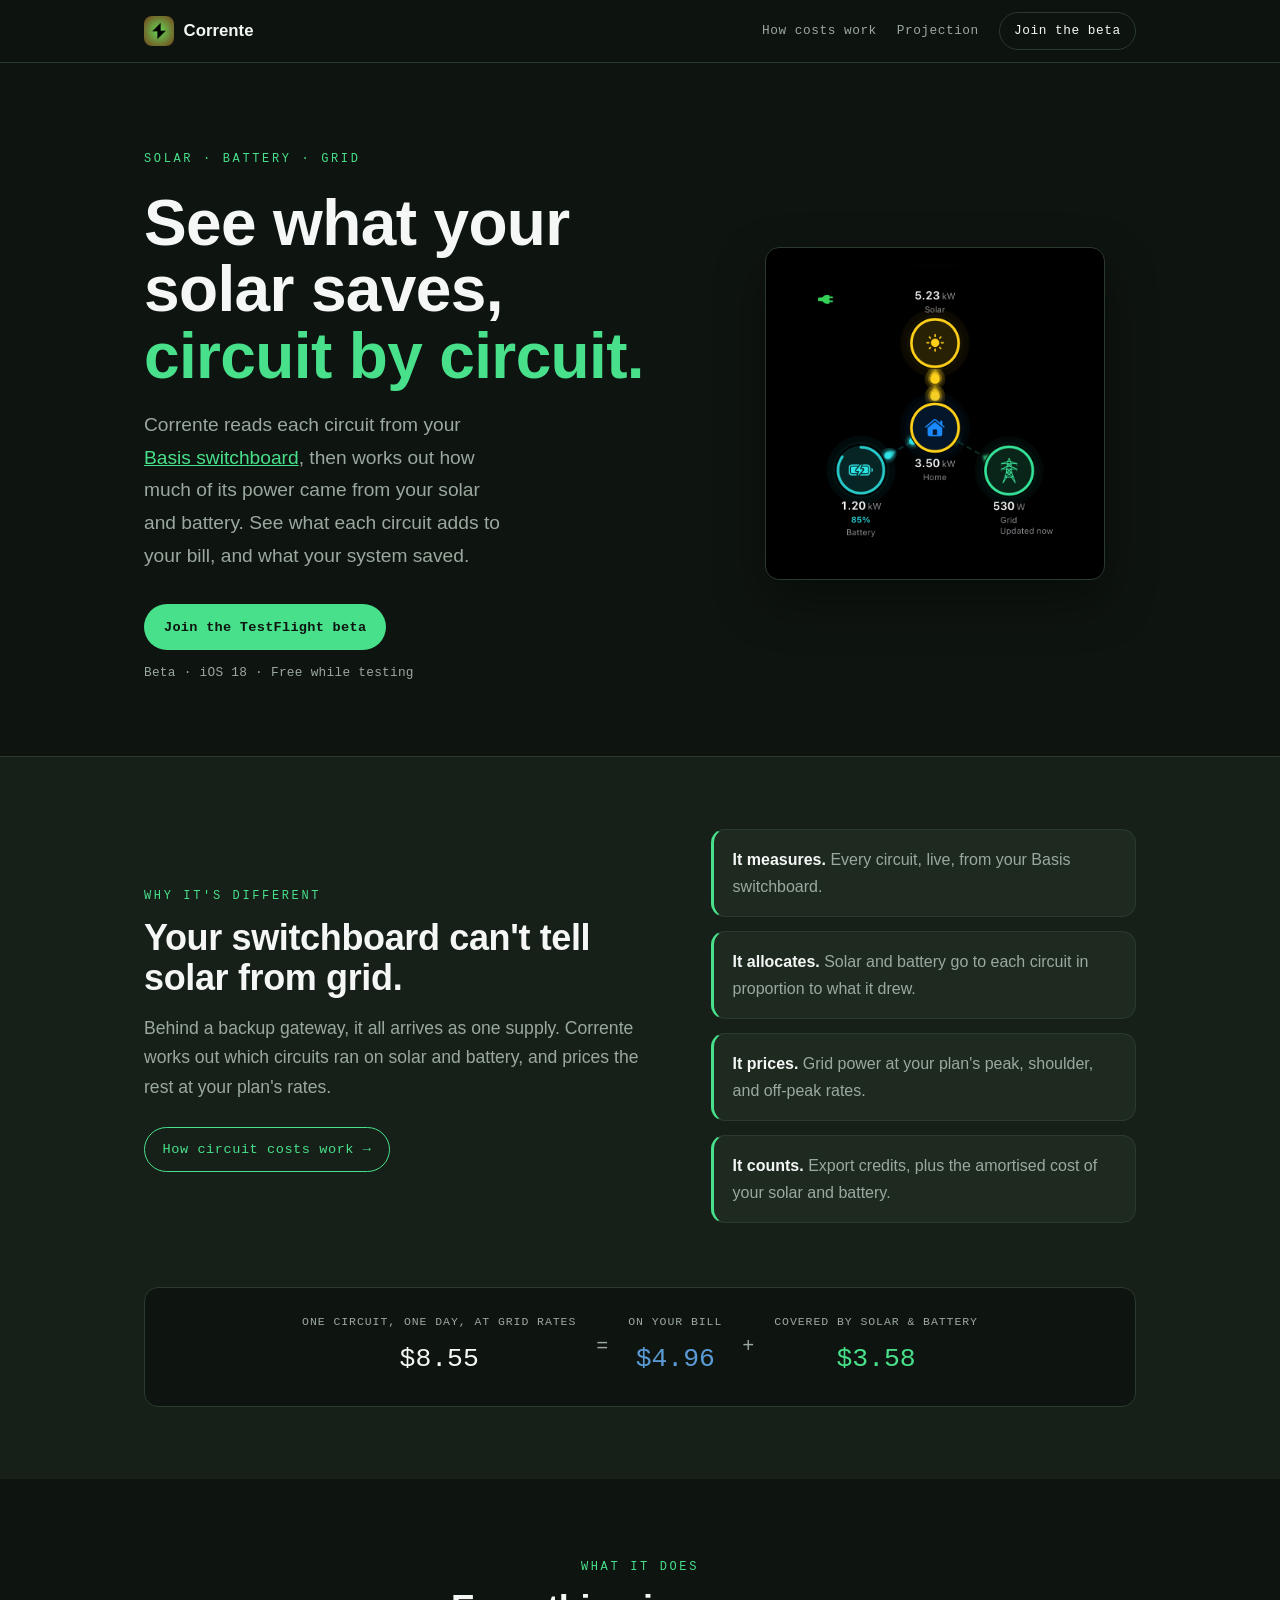
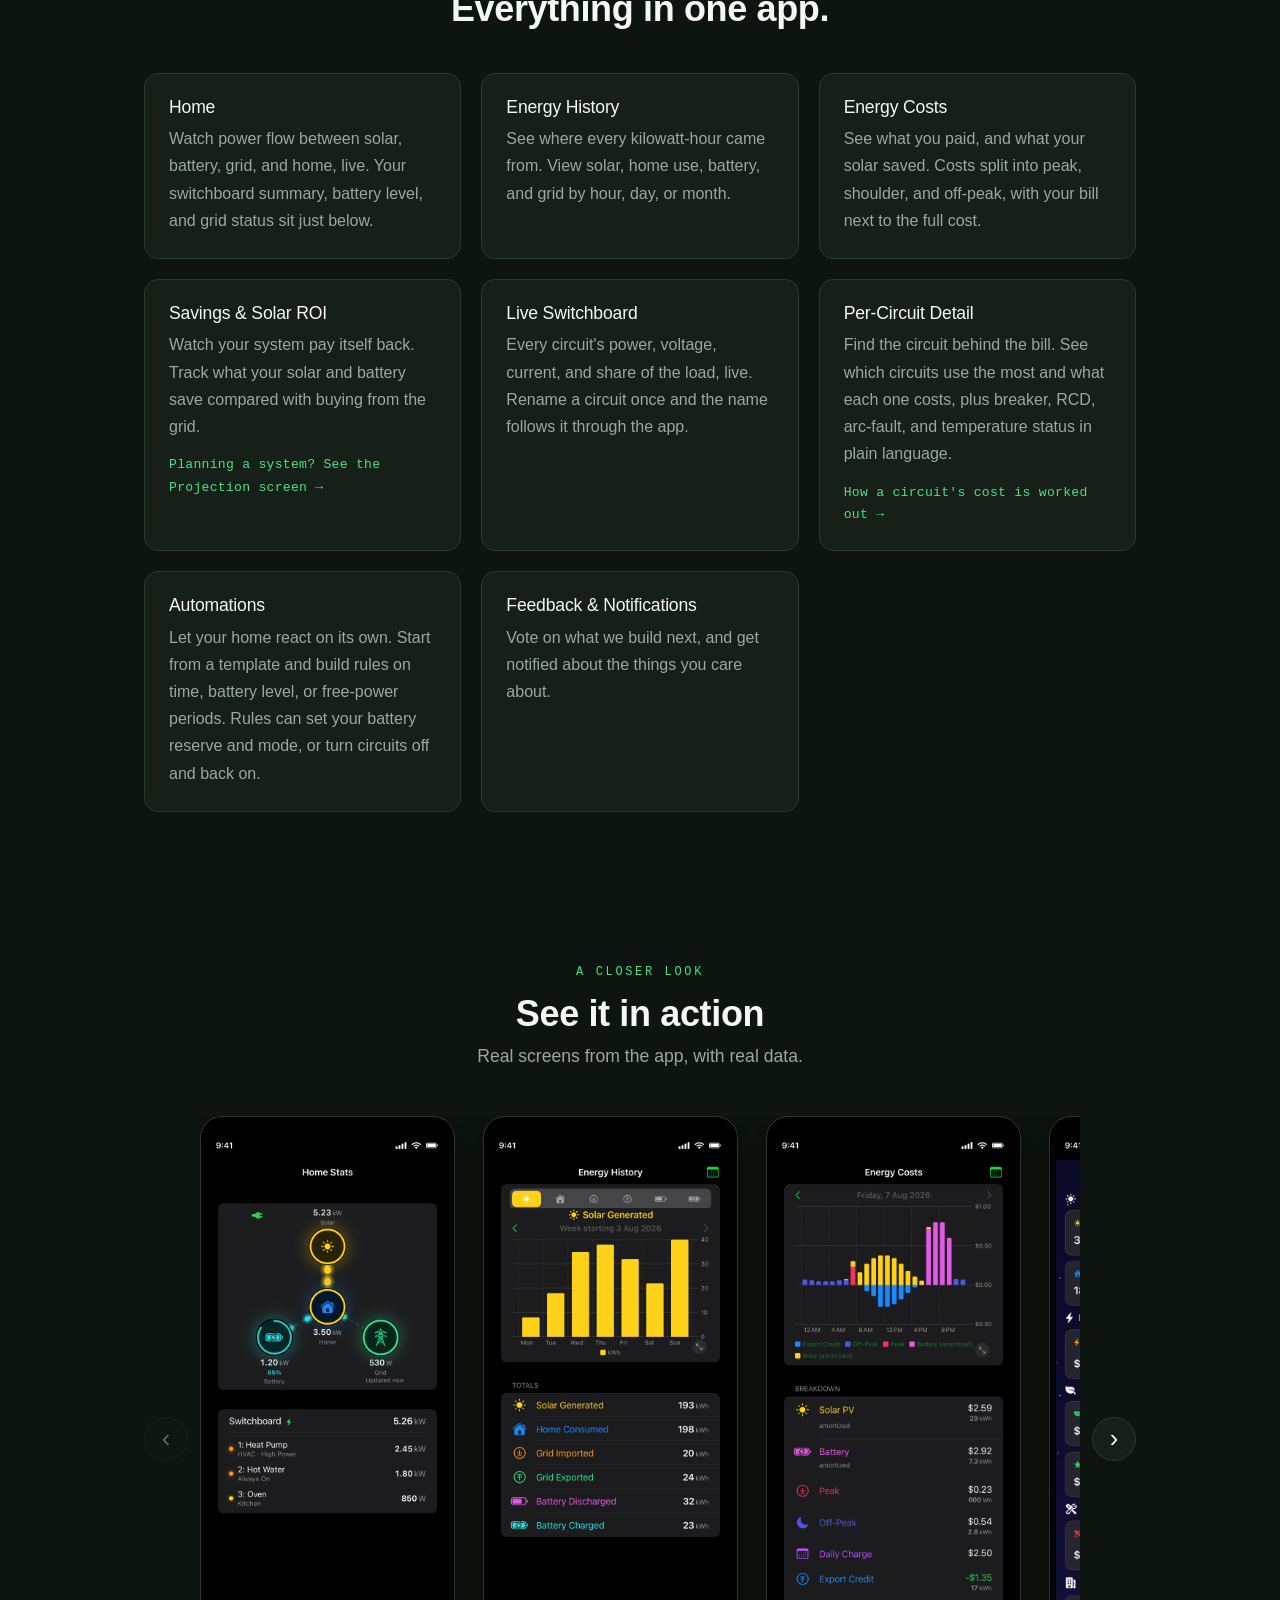
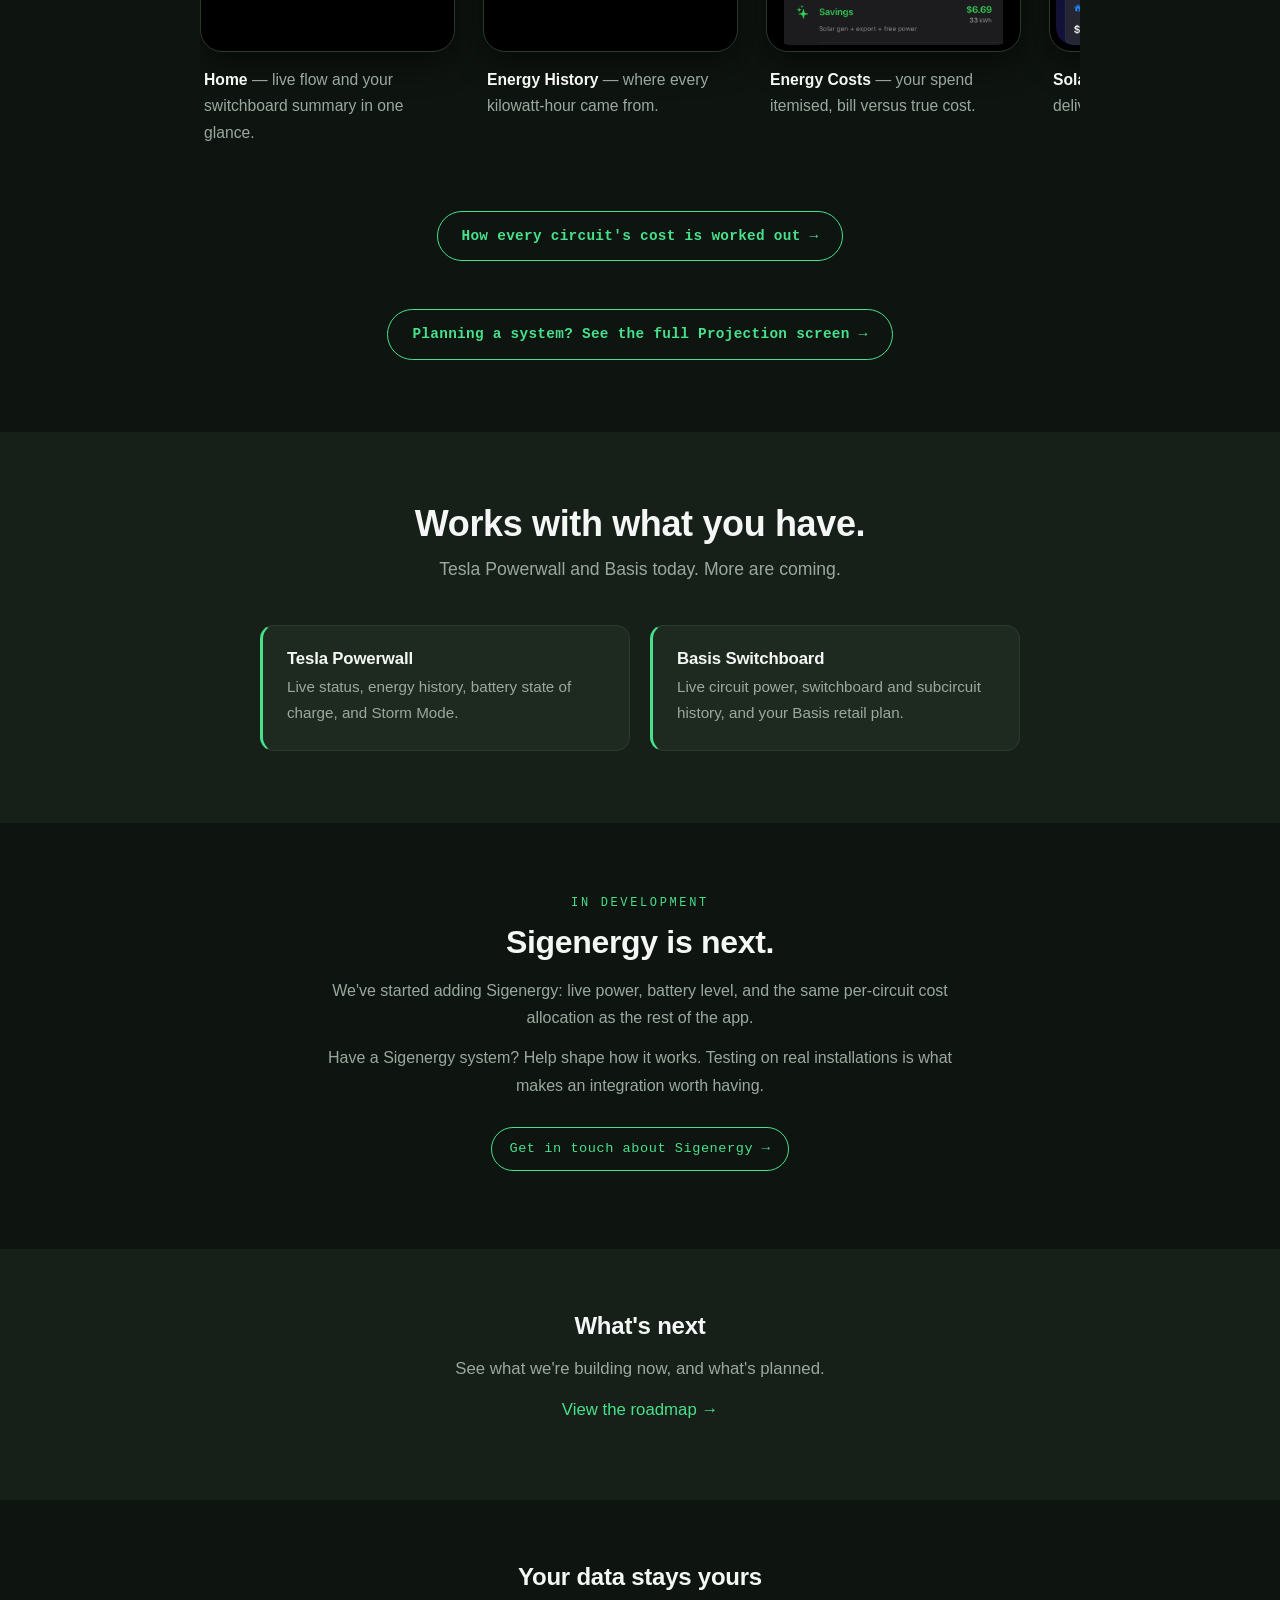
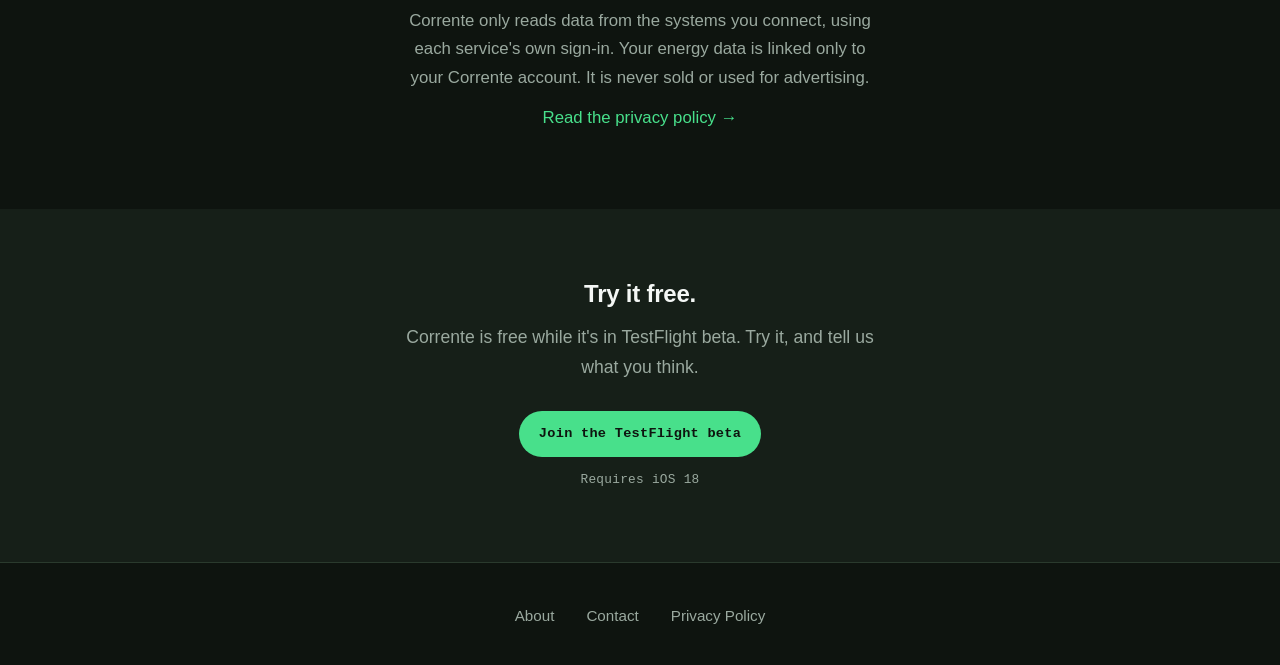
==== commit 9d02b9b7: "Rewrite home page copy and explain the backup gateway case Shorter, benefit-led wording on the home " ====
--- a/index.html
+++ b/index.html
@@ -3,19 +3,19 @@
 <head>
     <meta charset="utf-8">
     <meta name="viewport" content="width=device-width, initial-scale=1.0">
-    <title>Corrente — Your whole home's energy, in one view</title>
-    <meta name="description" content="Corrente brings your solar, battery, and grid into a single live view — with Energy History, accurate Energy Costs, and Solar ROI. Works with Tesla Powerwall and the Basis switchboard.">
+    <title>Corrente — What every circuit really costs, with solar and battery counted</title>
+    <meta name="description" content="Corrente shows what each circuit in your home costs to run, after your solar and battery are counted. Works with Basis switchboards and Tesla Powerwall. Free iOS beta.">
     <link rel="icon" type="image/png" href="images/icon.png">
 
     <!-- Open Graph / Twitter -->
     <meta property="og:type" content="website">
-    <meta property="og:title" content="Corrente — Your whole home's energy, in one view">
-    <meta property="og:description" content="Solar, battery, and grid in a single live view — with accurate, circuit-level cost.">
+    <meta property="og:title" content="Corrente — What every circuit really costs, with solar and battery counted">
+    <meta property="og:description" content="See what each circuit in your home costs, after your solar and battery are counted.">
     <meta property="og:url" content="https://antokne.github.io/corrente-web/">
     <meta property="og:image" content="images/icon.png">
     <meta name="twitter:card" content="summary_large_image">
-    <meta name="twitter:title" content="Corrente — Your whole home's energy, in one view">
-    <meta name="twitter:description" content="Solar, battery, and grid in a single live view — with accurate, circuit-level cost.">
+    <meta name="twitter:title" content="Corrente — What every circuit really costs, with solar and battery counted">
+    <meta name="twitter:description" content="See what each circuit in your home costs, after your solar and battery are counted.">
     <meta name="twitter:image" content="images/icon.png">
 
     <link rel="stylesheet" href="styles.css?v=7">
@@ -39,8 +39,8 @@
         <div class="container">
             <div class="hero-copy">
                 <span class="kicker">Solar · Battery · Grid</span>
-                <h1>Per-circuit energy costs, <span class="accent">accounting for solar and battery.</span></h1>
-                <p class="lead">Corrente reads circuit-level usage from your <a href="https://www.wearebasis.com" target="_blank" rel="noopener">Basis switchboard</a> and factors in the solar and battery, for a clear picture of your energy costs.</p>
+                <h1>See what your solar saves, <span class="accent">circuit by circuit.</span></h1>
+                <p class="lead">Corrente reads each circuit from your <a href="https://www.wearebasis.com" target="_blank" rel="noopener">Basis switchboard</a>, then works out how much of its power came from your solar and battery. See what each circuit adds to your bill, and what your system saved.</p>
                 <div class="hero-actions">
                     <a href="https://testflight.apple.com/join/Kmp21WzR" class="tf-badge">
                         Join the TestFlight beta
@@ -62,23 +62,23 @@
             <div class="container">
                 <div class="spotlight-copy">
                     <span class="kicker">Why it's different</span>
-                    <h2>Costs calculated from real usage & generation.</h2>
-                    <p>Using the per-circuit usage the Basis switchboard provides, Corrente then allocates solar generation and battery output to each circuit so you get a better understanding of its cost, regardless of whether it's running on peak, shoulder, or off-peak power.</p>
+                    <h2>Your switchboard can't tell solar from grid.</h2>
+                    <p>Behind a backup gateway, it all arrives as one supply. Corrente works out which circuits ran on solar and battery, and prices the rest at your plan's rates.</p>
                     <p class="spotlight-cta"><a href="circuit-cost.html">How circuit costs work &rarr;</a></p>
                 </div>
                 <ul class="spotlight-list">
-                    <li><span>Per-circuit usage</span> straight from the Basis switchboard</li>
-                    <li><span>Solar &amp; battery allocated per circuit</span> before working out what the grid actually charges</li>
-                    <li><span>Retail plan rates</span> across peak, shoulder, and off-peak</li>
-                    <li><span>Export credits &amp; amortised costs</span> for solar and battery capital</li>
+                    <li><span>It measures.</span> Every circuit, live, from your Basis switchboard.</li>
+                    <li><span>It allocates.</span> Solar and battery go to each circuit in proportion to what it drew.</li>
+                    <li><span>It prices.</span> Grid power at your plan's peak, shoulder, and off-peak rates.</li>
+                    <li><span>It counts.</span> Export credits, plus the amortised cost of your solar and battery.</li>
                 </ul>
 
                 <div class="spotlight-proof">
-                    <div class="sum-item"><span class="sum-label">E.G. one circuit, one day, at grid rates</span><span class="sum-value">$8.55</span></div>
+                    <div class="sum-item"><span class="sum-label">One circuit, one day, at grid rates</span><span class="sum-value">$8.55</span></div>
                     <span class="sum-op">=</span>
                     <div class="sum-item"><span class="sum-label">On your bill</span><span class="sum-value grid">$4.96</span></div>
                     <span class="sum-op">+</span>
-                    <div class="sum-item"><span class="sum-label">Solar &amp; battery savings</span><span class="sum-value clean">$3.58</span></div>
+                    <div class="sum-item"><span class="sum-label">Covered by solar &amp; battery</span><span class="sum-value clean">$3.58</span></div>
                 </div>
             </div>
         </section>
@@ -87,42 +87,42 @@
             <div class="container">
                 <div class="section-head">
                     <span class="kicker">What it does</span>
-                    <h2>Features</h2>
+                    <h2>Everything in one app.</h2>
                 </div>
                 <div class="feature-grid">
                     <div class="feature">
-                        <h3>Home Dashboard</h3>
-                        <p>A live, animated diagram of power moving between solar, battery, grid, and home — with your switchboard summary and battery charge and state right below, plus a grid status indicator.</p>
+                        <h3>Home</h3>
+                        <p>Watch power flow between solar, battery, grid, and home, live. Your switchboard summary, battery level, and grid status sit just below.</p>
                     </div>
                     <div class="feature">
                         <h3>Energy History</h3>
-                        <p>Solar, home load, battery cycles, and grid import and export over time. Switch between hourly, daily, and monthly views, and step back through your history.</p>
+                        <p>See where every kilowatt-hour came from. View solar, home use, battery, and grid by hour, day, or month.</p>
                     </div>
                     <div class="feature">
                         <h3>Energy Costs</h3>
-                        <p>A stacked view of exactly what makes up your spend — peak, shoulder, and off-peak tiers priced correctly, with what appears on your bill alongside the real cost.</p>
+                        <p>See what you paid, and what your solar saved. Costs split into peak, shoulder, and off-peak, with your bill next to the full cost.</p>
                     </div>
                     <div class="feature">
                         <h3>Savings &amp; Solar ROI</h3>
-                        <p>See the value your solar and battery deliver versus buying from the grid — and track your solar investment paying itself back over time.</p>
+                        <p>Watch your system pay itself back. Track what your solar and battery save compared with buying from the grid.</p>
                         <p class="feature-link"><a href="prediction.html">Planning a system? See the Projection screen →</a></p>
                     </div>
                     <div class="feature">
                         <h3>Live Switchboard</h3>
-                        <p>Every circuit's power, voltage, current, and share of the load — with your own custom circuit labels, synced across the app.</p>
+                        <p>Every circuit's power, voltage, current, and share of the load, live. Rename a circuit once and the name follows it through the app.</p>
                     </div>
                     <div class="feature">
                         <h3>Per-Circuit Detail</h3>
-                        <p>See which circuits use the most over any period and attribute real dollar cost down to individual circuits, with MCB, RCD, arc-fault, and temperature status in plain language.</p>
+                        <p>Find the circuit behind the bill. See which circuits use the most and what each one costs, plus breaker, RCD, arc-fault, and temperature status in plain language.</p>
                         <p class="feature-link"><a href="circuit-cost.html">How a circuit's cost is worked out →</a></p>
                     </div>
                     <div class="feature">
                         <h3>Automations</h3>
-                        <p>Rules driven by schedules, battery levels, and free-power windows. Start from a template, then fine-tune triggers, conditions, and actions — automatically set your battery reserve and mode, or suspend and resume circuits.</p>
+                        <p>Let your home react on its own. Start from a template and build rules on time, battery level, or free-power periods. Rules can set your battery reserve and mode, or turn circuits off and back on.</p>
                     </div>
                     <div class="feature">
                         <h3>Feedback &amp; Notifications</h3>
-                        <p>Stay in the loop with notifications for what matters, and vote on what we build next.</p>
+                        <p>Vote on what we build next, and get notified about the things you care about.</p>
                     </div>
                 </div>
             </div>
@@ -133,7 +133,7 @@
                 <div class="section-head">
                     <span class="kicker">A closer look</span>
                     <h2>See it in action</h2>
-                    <p>Real screens, real data — pulled straight from the app.</p>
+                    <p>Real screens from the app, with real data.</p>
                 </div>
                 <div class="shot-scroller">
                     <button type="button" class="shot-nav prev" aria-label="Previous screenshots">&lsaquo;</button>
@@ -214,8 +214,8 @@
 
         <section class="sources band">
             <div class="container">
-                <h2>Supported Sources</h2>
-                <p>Corrente connects to the systems you already have — and more are on the way.</p>
+                <h2>Works with what you have.</h2>
+                <p>Tesla Powerwall and Basis today. More are coming.</p>
                 <div class="source-grid">
                     <div class="source">
                         <h3>Tesla Powerwall</h3>
@@ -232,9 +232,9 @@
         <section class="in-progress">
             <div class="container">
                 <span class="kicker">In development</span>
-                <h2>Sigenergy support is being built</h2>
-                <p>Work has started on bringing Sigenergy systems into Corrente — live power, battery state, and the same per-circuit cost allocation the rest of the app runs on.</p>
-                <p>If you have a Sigenergy system and would like to help guide how it works, get in touch. Real installations and real feedback are what make the integration worth having.</p>
+                <h2>Sigenergy is next.</h2>
+                <p>We've started adding Sigenergy: live power, battery level, and the same per-circuit cost allocation as the rest of the app.</p>
+                <p>Have a Sigenergy system? Help shape how it works. Testing on real installations is what makes an integration worth having.</p>
                 <p class="pill-link"><a href="mailto:antokne@gmail.com?subject=Sigenergy%20support%20in%20Corrente">Get in touch about Sigenergy &rarr;</a></p>
             </div>
         </section>
@@ -242,7 +242,7 @@
         <section class="roadmap band">
             <div class="container">
                 <h2>What's next</h2>
-                <p>Corrente is evolving fast. See what we're building, what's in progress, and what's planned — from new sources to deeper cost insights.</p>
+                <p>See what we're building now, and what's planned.</p>
                 <p><a href="https://corrente.antokne.org/roadmap" target="_blank" rel="noopener">View the roadmap →</a></p>
             </div>
         </section>
@@ -250,15 +250,15 @@
         <section class="privacy-note">
             <div class="container">
                 <h2>Your data stays yours</h2>
-                <p>Corrente reads energy data only from the systems you connect, using each service's own sign-in. Your energy data is anonymised, tied only to your Corrente account — never sold, and never used for advertising.</p>
+                <p>Corrente only reads data from the systems you connect, using each service's own sign-in. Your energy data is linked only to your Corrente account. It is never sold or used for advertising.</p>
                 <p><a href="privacy-policy.html">Read the privacy policy →</a></p>
             </div>
         </section>
 
         <section class="pricing band">
             <div class="container">
-                <h2>Now in beta</h2>
-                <p>Corrente is currently in TestFlight beta and free to try while testing. Join the beta. Try it out and let us know what you think.</p>
+                <h2>Try it free.</h2>
+                <p>Corrente is free while it's in TestFlight beta. Try it, and tell us what you think.</p>
                 <div class="hero-actions">
                     <a href="https://testflight.apple.com/join/Kmp21WzR" class="tf-badge">
                         Join the TestFlight beta
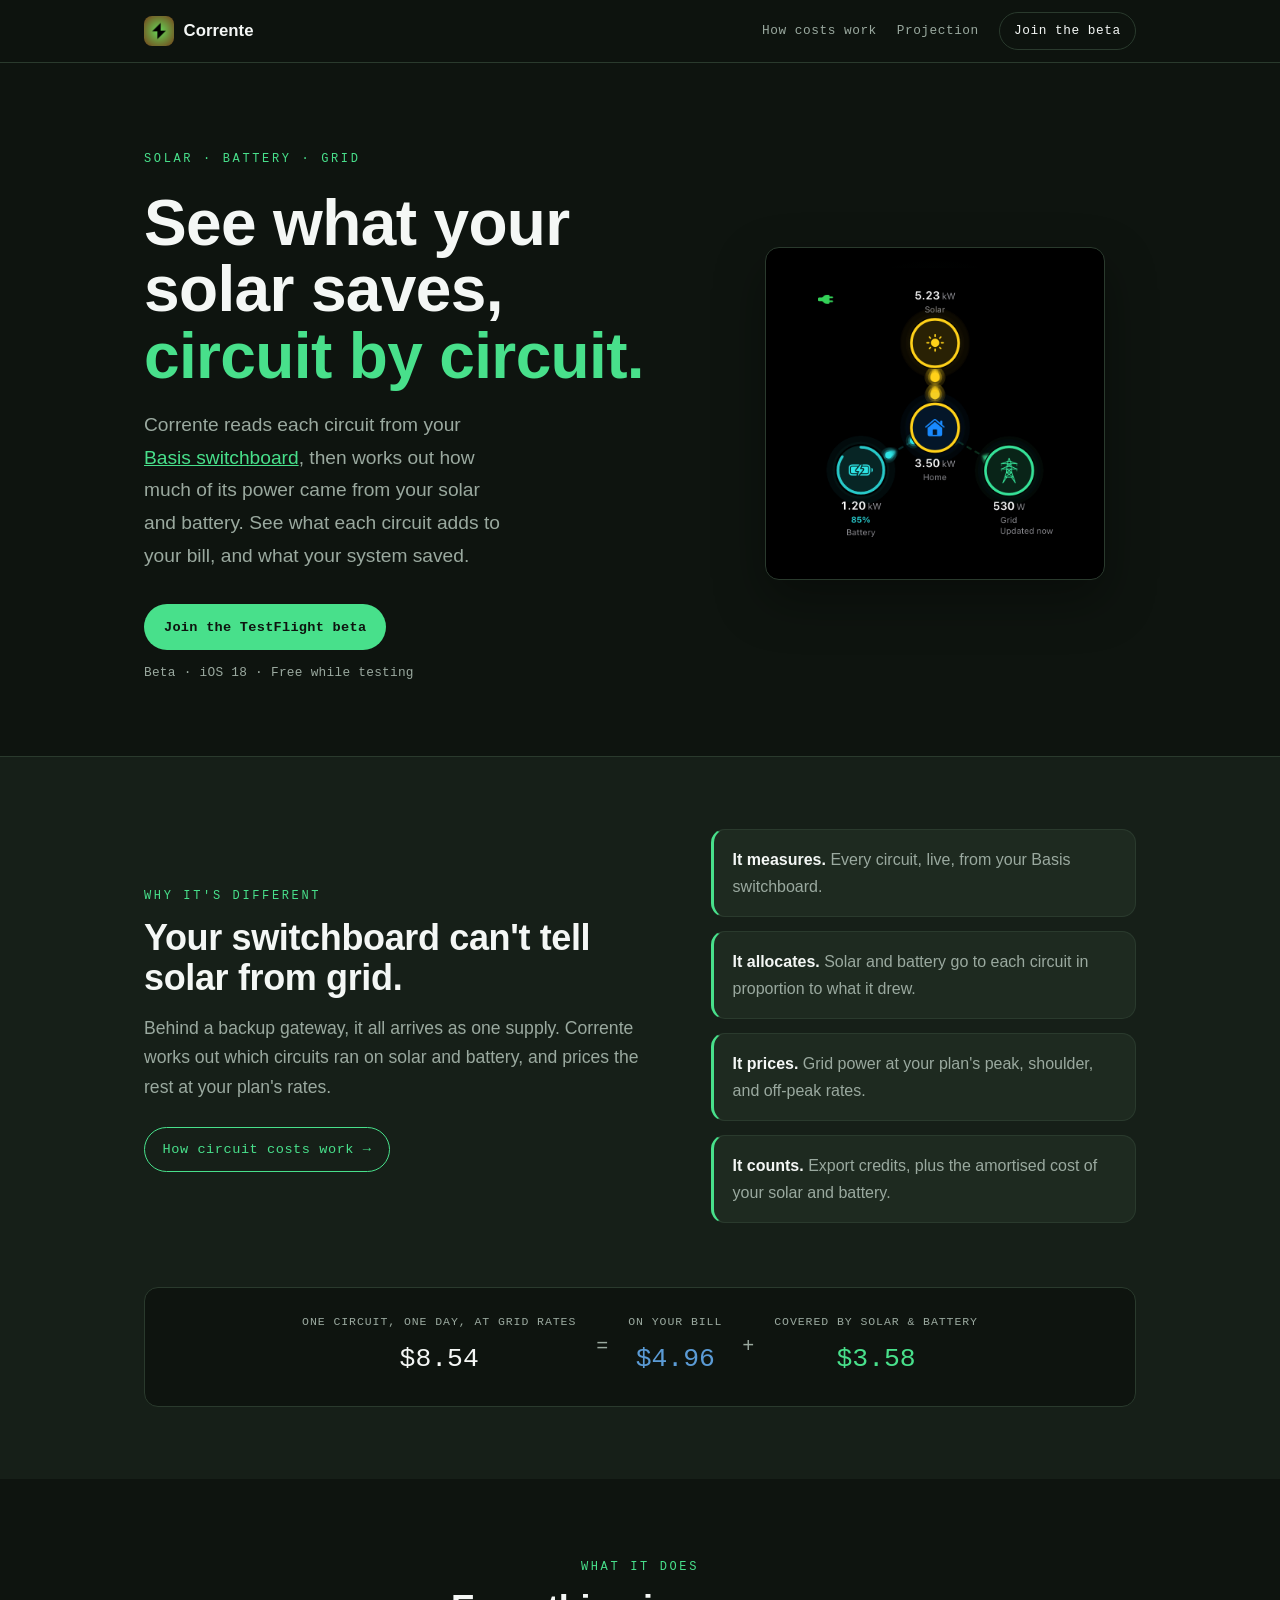
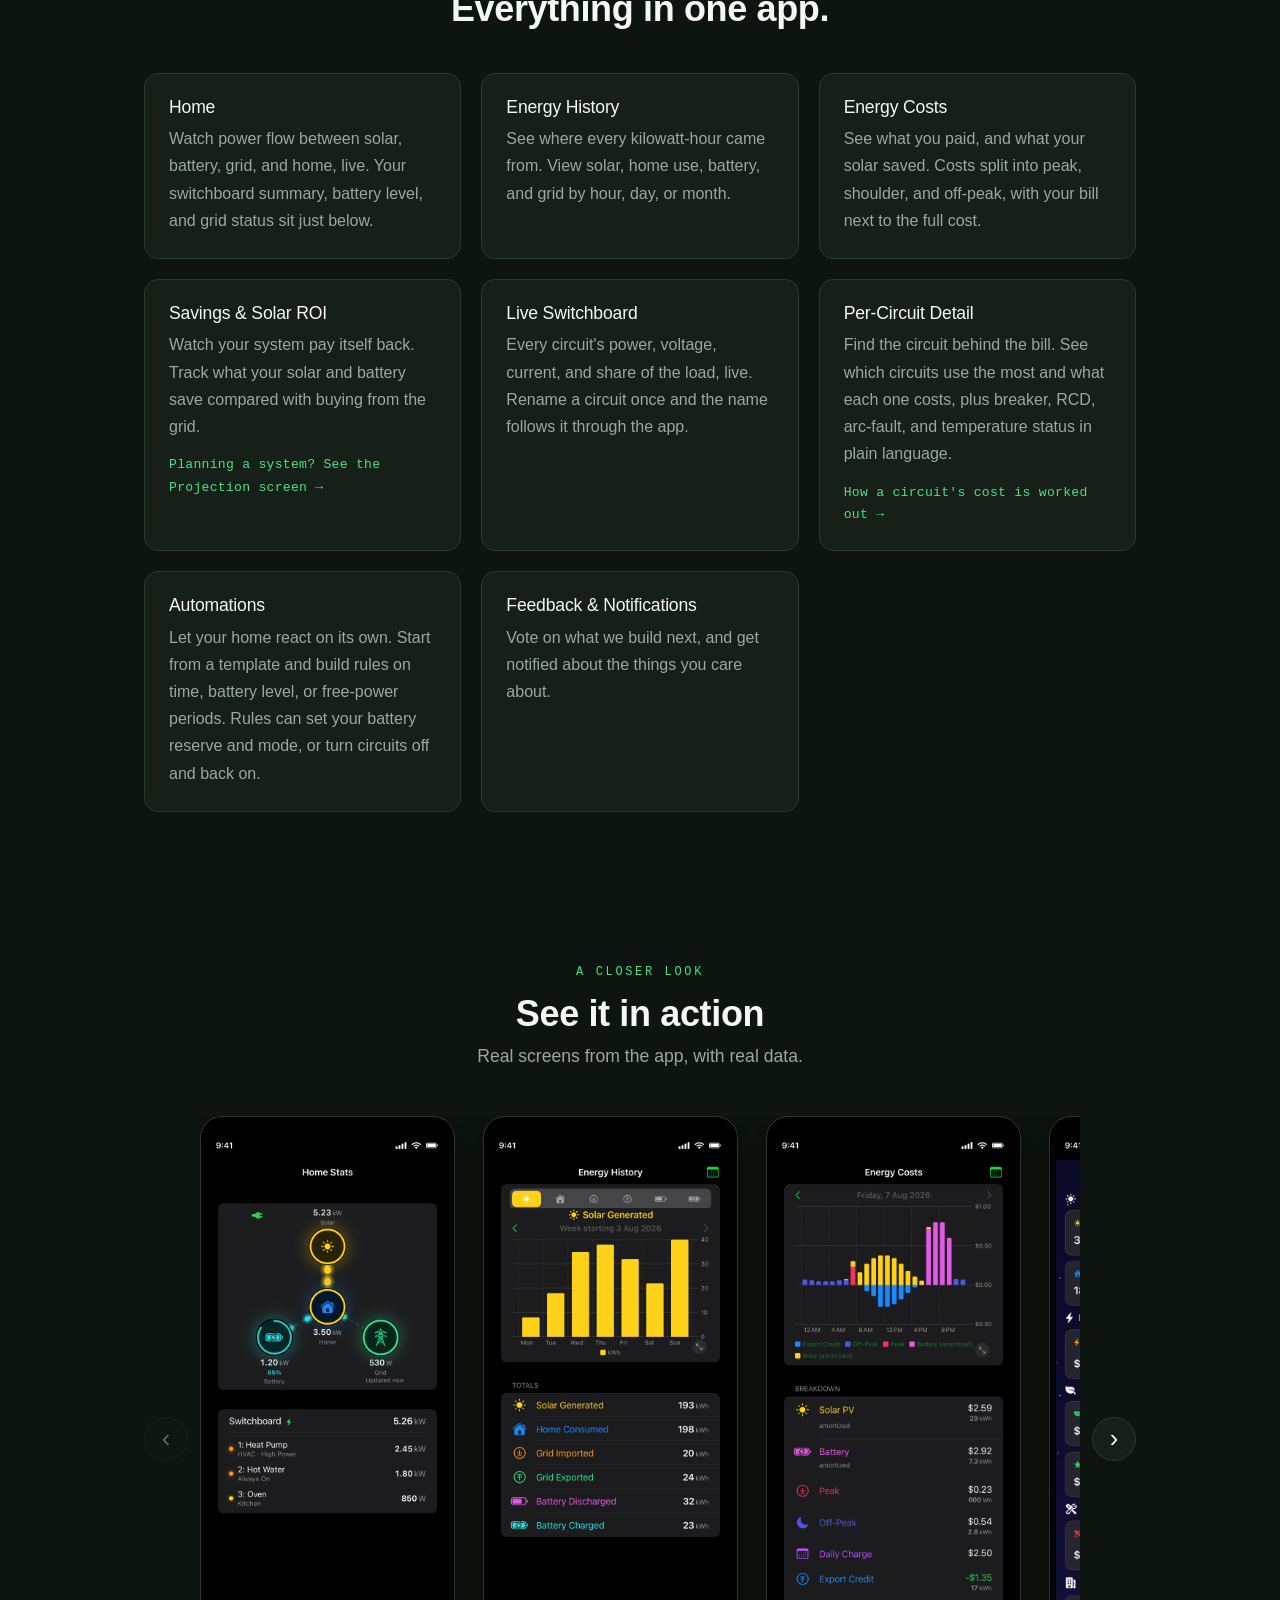
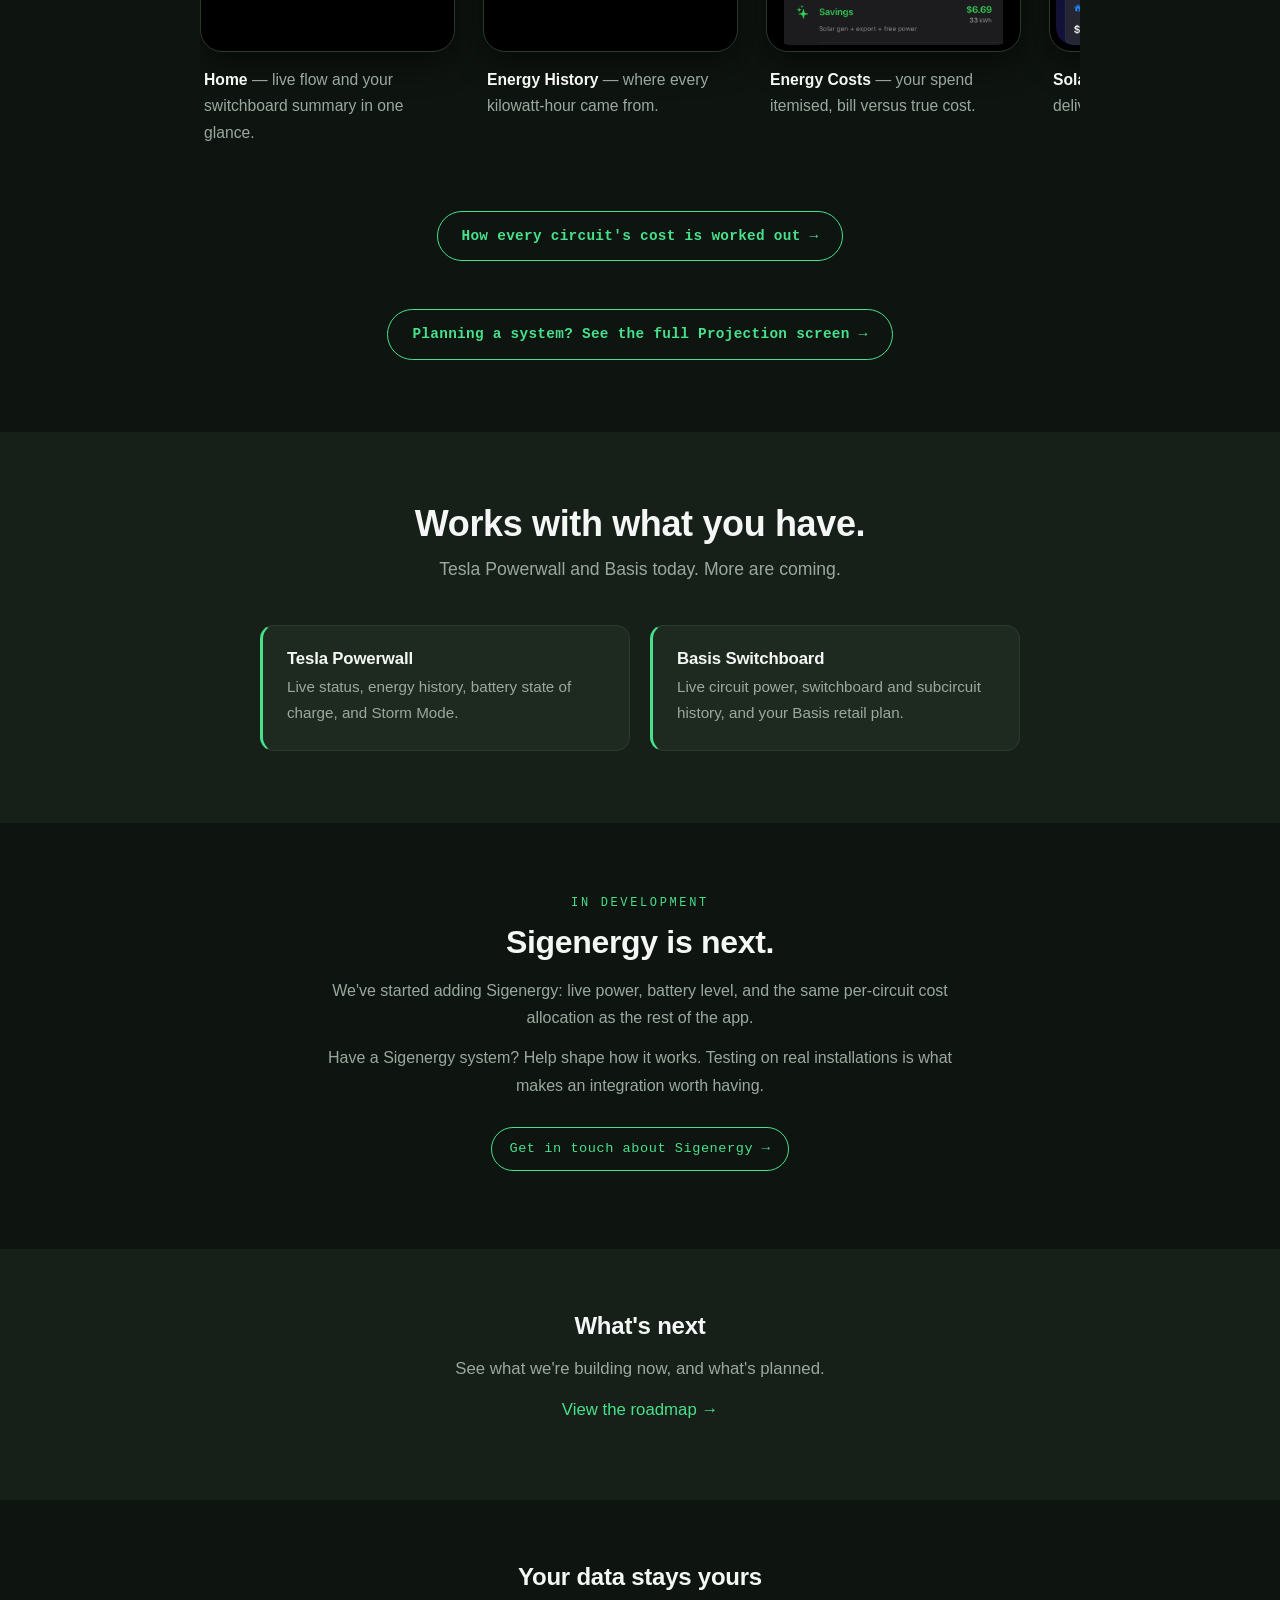
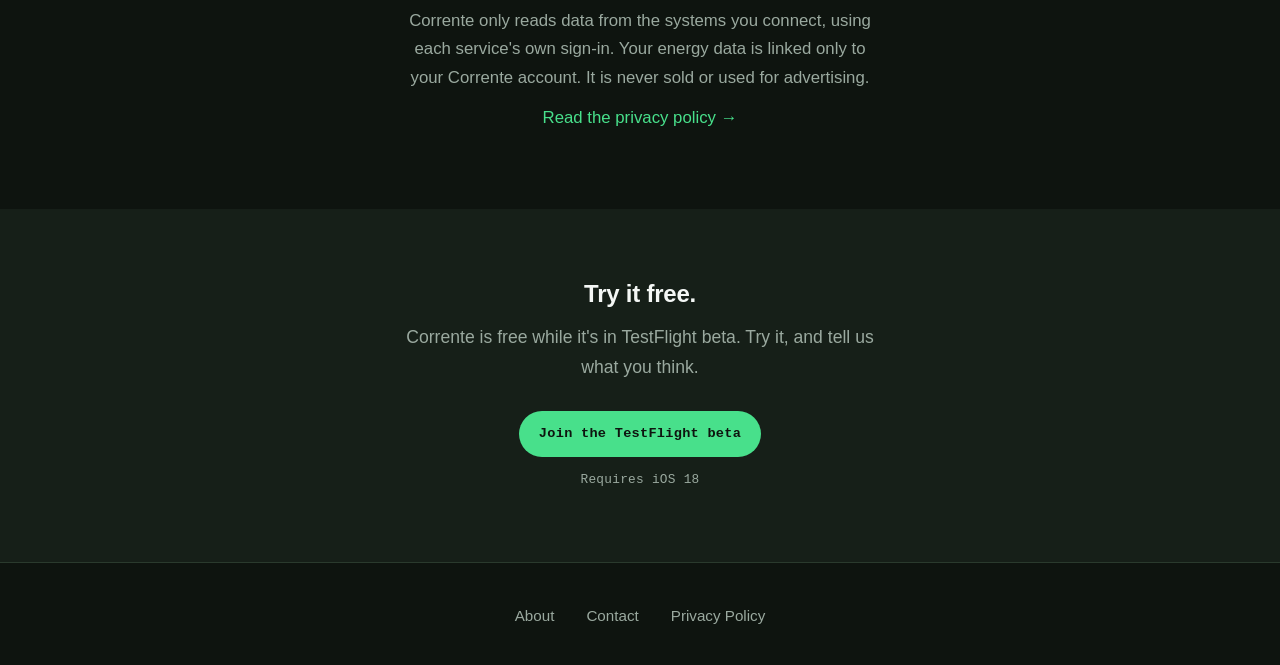
==== commit a59a9936: "Rewrite circuit-cost page copy and fix example total Shorter sentences and consistent terms on the c" ====
--- a/index.html
+++ b/index.html
@@ -74,7 +74,7 @@
                 </ul>
 
                 <div class="spotlight-proof">
-                    <div class="sum-item"><span class="sum-label">One circuit, one day, at grid rates</span><span class="sum-value">$8.55</span></div>
+                    <div class="sum-item"><span class="sum-label">One circuit, one day, at grid rates</span><span class="sum-value">$8.54</span></div>
                     <span class="sum-op">=</span>
                     <div class="sum-item"><span class="sum-label">On your bill</span><span class="sum-value grid">$4.96</span></div>
                     <span class="sum-op">+</span>
